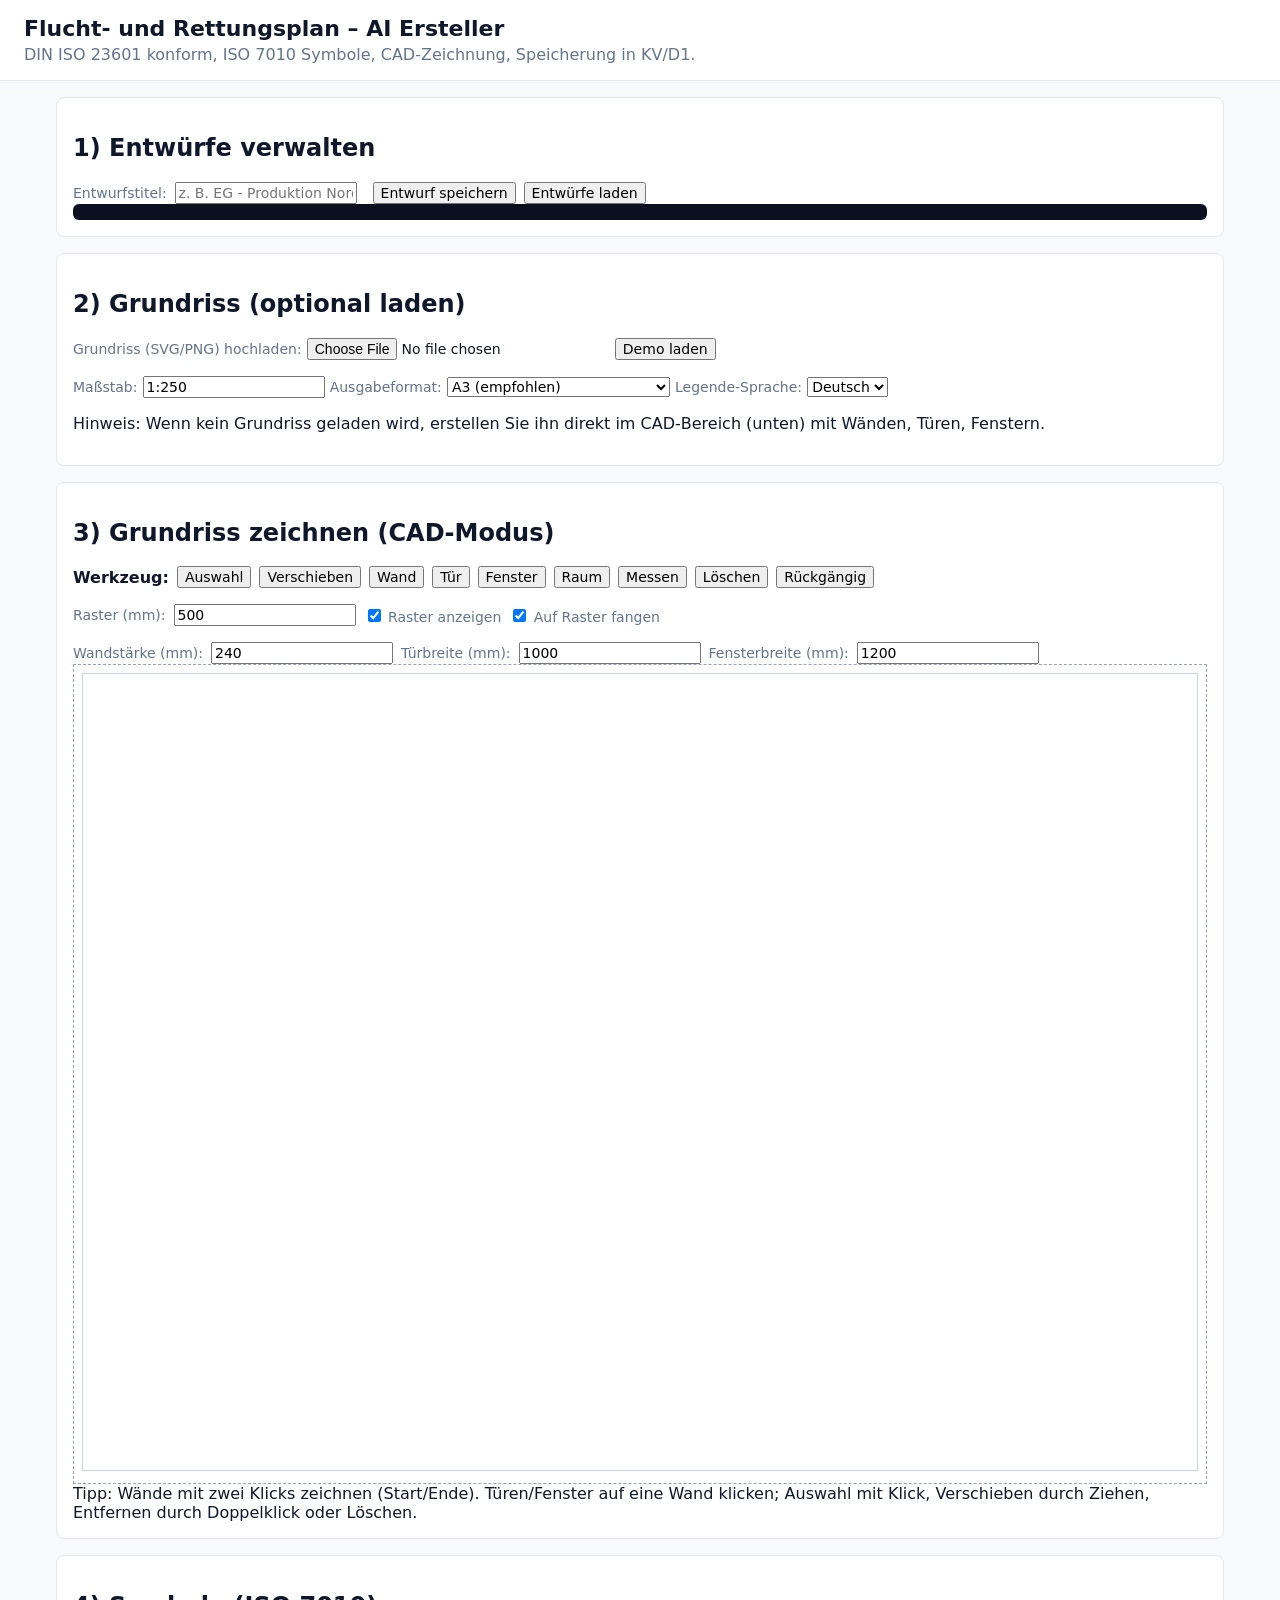
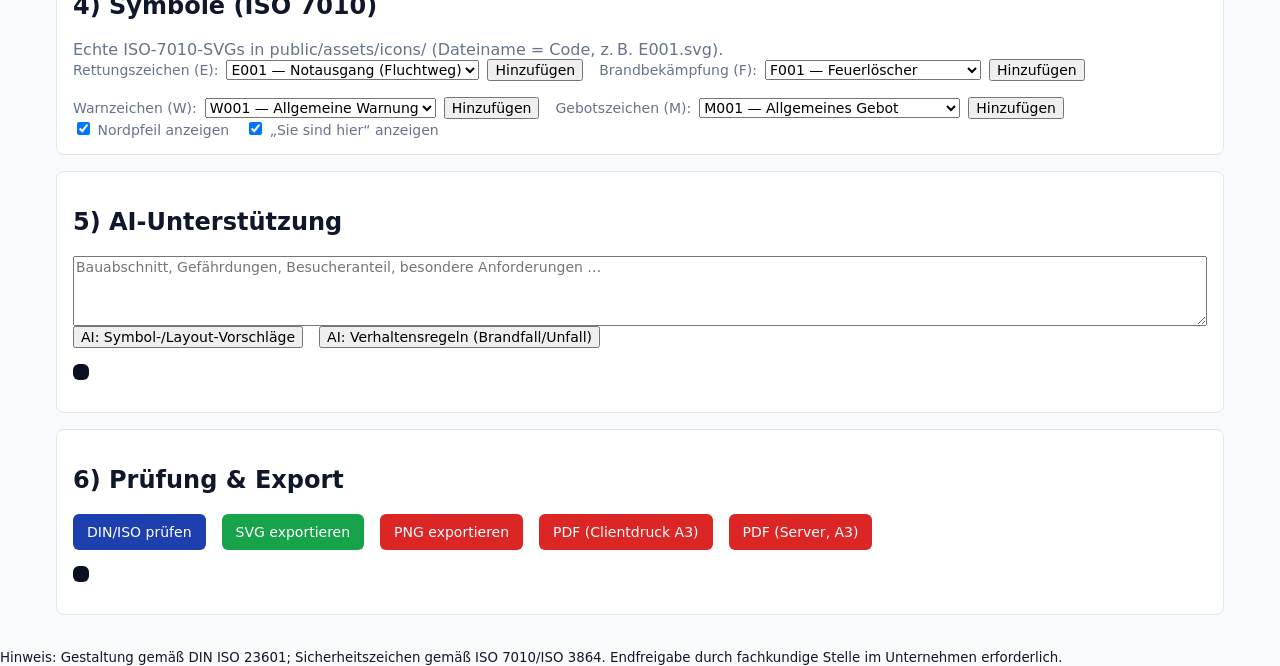
==== public/index.html @ 399a83ea "Update index.html" ====
<!doctype html>
<html lang="de">
<head>
  <meta charset="utf-8" />
  <title>Flucht- und Rettungsplan – AI Ersteller (DIN ISO 23601, ISO 7010)</title>
  <meta name="viewport" content="width=device-width, initial-scale=1" />
  <meta name="description" content="Browserbasierter Flucht- und Rettungsplan-Ersteller mit CAD-Zeichenbereich, ISO 7010-Symbolen, AI-Unterstützung und Entwurfsverwaltung (KV/D1).">
  <!-- Optional: Turnstile (nur für serverseitige Endpunkte erforderlich) -->
  <!-- <script src="https://challenges.cloudflare.com/turnstile/v0/api.js" async defer></script> -->
  <link rel="stylesheet" href="./style.css" />
</head>
<body>
  <header>
    <h1>Flucht- und Rettungsplan – AI Ersteller</h1>
    <p class="subtitle">DIN ISO 23601 konform, ISO 7010 Symbole, CAD‑Zeichnung, Speicherung in KV/D1.</p>
  </header>

  <main>
    <!-- 1) Entwürfe -->
    <section class="panel">
      <h2>1) Entwürfe verwalten</h2>
      <div class="row">
        <div class="tool">
          <label for="draftTitle">Entwurfstitel:</label>
          <input id="draftTitle" type="text" placeholder="z. B. EG - Produktion Nord" />
        </div>
        <div class="tool">
          <button id="saveDraftBtn">Entwurf speichern</button>
          <button id="listDraftsBtn">Entwürfe laden</button>
        </div>
      </div>
      <div id="draftsList" class="code" aria-live="polite"></div>
    </section>

    <!-- 2) Grundriss: Datei laden (opsiyonel) -->
    <section class="panel">
      <h2>2) Grundriss (optional laden)</h2>
      <div class="row">
        <div>
          <label for="floorUpload">Grundriss (SVG/PNG) hochladen:</label>
          <input id="floorUpload" type="file" accept=".svg,.png,.jpg,.jpeg" />
          <button id="loadSample">Demo laden</button>
        </div>
        <div>
          <label for="scaleInput">Maßstab:</label>
          <input id="scaleInput" type="text" value="1:250" />
          <label for="planSize">Ausgabeformat:</label>
          <select id="planSize">
            <option value="A3">A3 (empfohlen)</option>
            <option value="A4">A4 (nur Einzelraum zulässig)</option>
          </select>
          <label for="legendLang">Legende‑Sprache:</label>
          <select id="legendLang">
            <option value="de">Deutsch</option>
            <option value="en">Englisch</option>
          </select>
        </div>
      </div>
      <p class="hint">Hinweis: Wenn kein Grundriss geladen wird, erstellen Sie ihn direkt im CAD‑Bereich (unten) mit Wänden, Türen, Fenstern.</p>
    </section>

    <!-- 3) CAD‑Zeichenbereich -->
    <section class="panel">
      <h2>3) Grundriss zeichnen (CAD‑Modus)</h2>

      <div class="row toolbar">
        <div class="tool">
          <strong>Werkzeug:</strong>
          <button class="toolbtn" data-tool="select" title="Auswählen (V)">Auswahl</button>
          <button class="toolbtn" data-tool="pan" title="Verschieben (Halten+Ziehen)">Verschieben</button>
          <button class="toolbtn" data-tool="wall" title="Wand (W)">Wand</button>
          <button class="toolbtn" data-tool="door" title="Tür (T)">Tür</button>
          <button class="toolbtn" data-tool="window" title="Fenster (F)">Fenster</button>
          <button class="toolbtn" data-tool="rect" title="Raum Rechteck (R)">Raum</button>
          <button class="toolbtn" data-tool="measure" title="Messen (M)">Messen</button>
          <button class="toolbtn danger" data-tool="erase" title="Löschen (Entf)">Löschen</button>
          <button id="undoBtn" title="Rückgängig (Strg+Z)">Rückgängig</button>
        </div>

        <div class="tool">
          <label for="gridSizeMm">Raster (mm):</label>
          <input id="gridSizeMm" type="number" min="50" value="500" step="50" />
          <label><input type="checkbox" id="gridToggle" checked /> Raster anzeigen</label>
          <label><input type="checkbox" id="snapToggle" checked /> Auf Raster fangen</label>
        </div>

        <div class="tool">
          <label for="wallThkMm">Wandstärke (mm):</label>
          <input id="wallThkMm" type="number" min="50" value="240" step="10" />
          <label for="doorWidthMm">Türbreite (mm):</label>
          <input id="doorWidthMm" type="number" min="600" value="1000" step="50" />
          <label for="winWidthMm">Fensterbreite (mm):</label>
          <input id="winWidthMm" type="number" min="600" value="1200" step="50" />
        </div>
      </div>

      <div id="canvasWrapper">
        <svg id="planCanvas" viewBox="0 0 1400 1000" xmlns="http://www.w3.org/2000/svg" role="img" aria-label="Plan">
          <rect x="0" y="0" width="1400" height="1000" fill="#ffffff" />
          <g id="floorGroup"></g>
          <g id="drawGrid"></g>
          <g id="drawGroup"></g>
          <g id="symbolsGroup"></g>
          <g id="northGroup"></g>
          <g id="youAreHereGroup"></g>
          <g id="legendGroup"></g>
        </svg>
      </div>
      <div class="hint">Tipp: Wände mit zwei Klicks zeichnen (Start/Ende). Türen/Fenster auf eine Wand klicken; Auswahl mit Klick, Verschieben durch Ziehen, Entfernen durch Doppelklick oder Löschen.</div>
    </section>

    <!-- 4) ISO 7010 Symbole -->
    <section class="panel">
      <h2>4) Symbole (ISO 7010)</h2>
      <p class="subtitle">Echte ISO‑7010‑SVGs in <code>public/assets/icons/</code> (Dateiname = Code, z. B. <code>E001.svg</code>).</p>
      <div class="row">
        <div class="tool">
          <label>Rettungszeichen (E):</label>
          <select id="rescueSignSelect"></select>
          <button id="addRescueSign">Hinzufügen</button>
        </div>
        <div class="tool">
          <label>Brandbekämpfung (F):</label>
          <select id="fireSignSelect"></select>
          <button id="addFireSign">Hinzufügen</button>
        </div>
        <div class="tool">
          <label>Warnzeichen (W):</label>
          <select id="warnSignSelect"></select>
          <button id="addWarnSign">Hinzufügen</button>
        </div>
        <div class="tool">
          <label>Gebotszeichen (M):</label>
          <select id="mandSignSelect"></select>
          <button id="addMandSign">Hinzufügen</button>
        </div>
      </div>
      <div class="row">
        <label><input type="checkbox" id="showNorth" checked /> Nordpfeil anzeigen</label>
        <label><input type="checkbox" id="showYouAreHere" checked /> „Sie sind hier“ anzeigen</label>
      </div>
    </section>

    <!-- 5) AI -->
    <section class="panel">
      <h2>5) AI‑Unterstützung</h2>
      <div class="row">
        <textarea id="siteContext" rows="4" placeholder="Bauabschnitt, Gefährdungen, Besucheranteil, besondere Anforderungen …"></textarea>
      </div>
      <div class="row">
        <button id="aiSuggestBtn">AI: Symbol‑/Layout‑Vorschläge</button>
        <button id="aiTextsBtn">AI: Verhaltensregeln (Brandfall/Unfall)</button>
      </div>
      <div class="row">
        <pre id="aiOutput" class="code"></pre>
      </div>
    </section>

    <!-- 6) Prüfung & Export -->
    <section class="panel">
      <h2>6) Prüfung & Export</h2>
      <div class="row export">
        <button id="validateBtn">DIN/ISO prüfen</button>
        <button id="exportSVG">SVG exportieren</button>
        <button id="exportPNG">PNG exportieren</button>
        <button id="exportPDF">PDF (Clientdruck A3)</button>
        <button id="exportPDFServer">PDF (Server, A3)</button>
      </div>
      <div class="row">
        <pre id="validationOutput" class="code"></pre>
      </div>
    </section>
  </main>

  <footer>
    <small>
      Hinweis: Gestaltung gemäß DIN ISO 23601; Sicherheitszeichen gemäß ISO 7010/ISO 3864. 
      Endfreigabe durch fachkundige Stelle im Unternehmen erforderlich.
    </small>
  </footer>

  <script src="./app.js"></script>
</body>
</html>
---- public/style.css ----
:root {
  --blue: #1e40af; --green: #16a34a; --red: #dc2626; --yellow: #f59e0b;
  --bg: #f8fafc; --text: #0f172a; --muted: #64748b;
}
* { box-sizing: border-box; font-family: system-ui, -apple-system, Segoe UI, Roboto, sans-serif; }
body { margin: 0; background: var(--bg); color: var(--text); }
header { padding: 16px 24px; background: white; border-bottom: 1px solid #e2e8f0; }
h1 { margin: 0 0 4px 0; font-size: 22px; }
.subtitle { margin: 0; color: var(--muted); }
main { padding: 16px; max-width: 1200px; margin: 0 auto; }
.panel { background: white; padding: 16px; border: 1px solid #e2e8f0; border-radius: 8px; margin-bottom: 16px; }
.row { display: flex; gap: 16px; flex-wrap: wrap; align-items: center; }
.tool { display: flex; gap: 8px; align-items: center; }
#canvasWrapper { width: 100%; border: 1px dashed #94a3b8; background: #fff; padding: 8px; }
#planCanvas { width: 100%; height: auto; border: 1px solid #cbd5e1; }
.code { background: #0b1020; color: #c0d0ff; padding: 8px; border-radius: 6px; max-height: 300px; overflow: auto; }
.export button { background: var(--blue); color: white; padding: 10px 14px; border: 0; border-radius: 6px; cursor: pointer; }
.export button + button { background: var(--green); }
.export button + button + button { background: var(--red); }
label { font-size: 14px; color: var(--muted); }
select, input, textarea, button { font-size: 14px; }
textarea { min-width: 320px; flex: 1; }
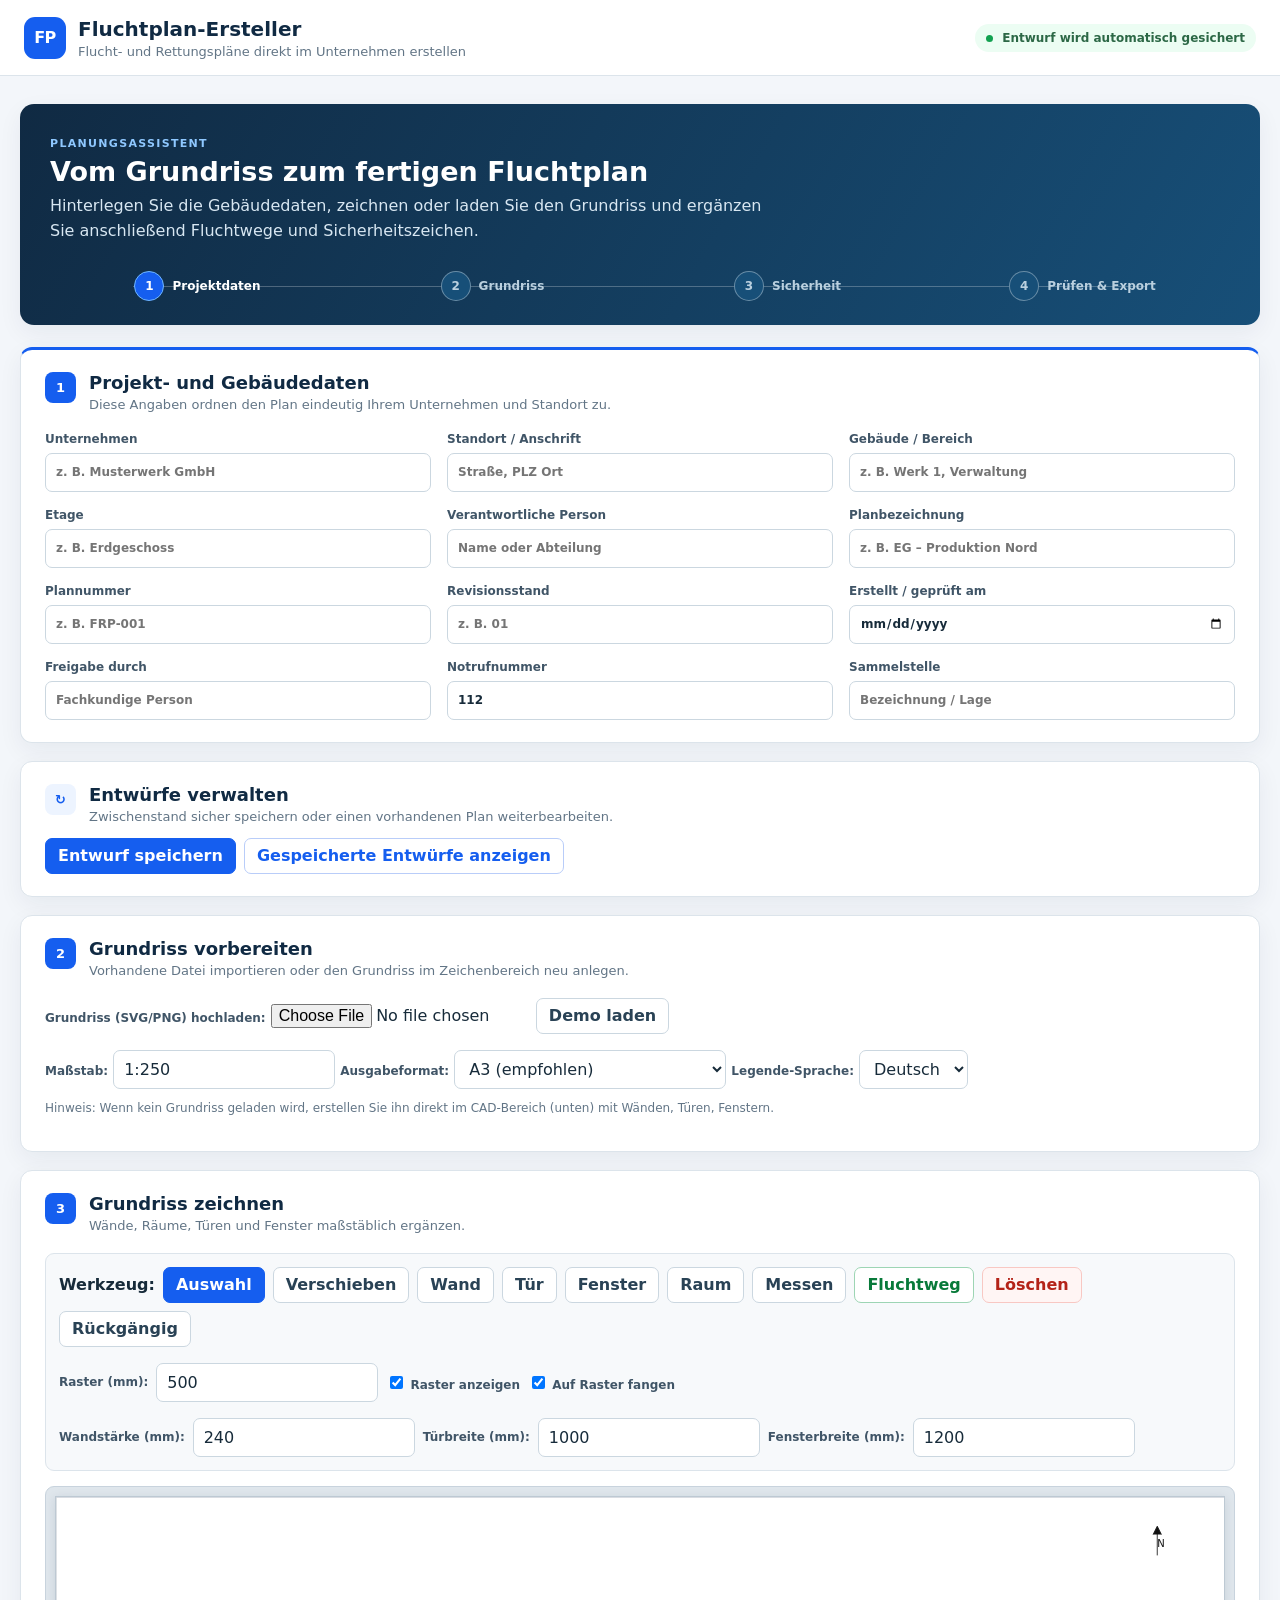
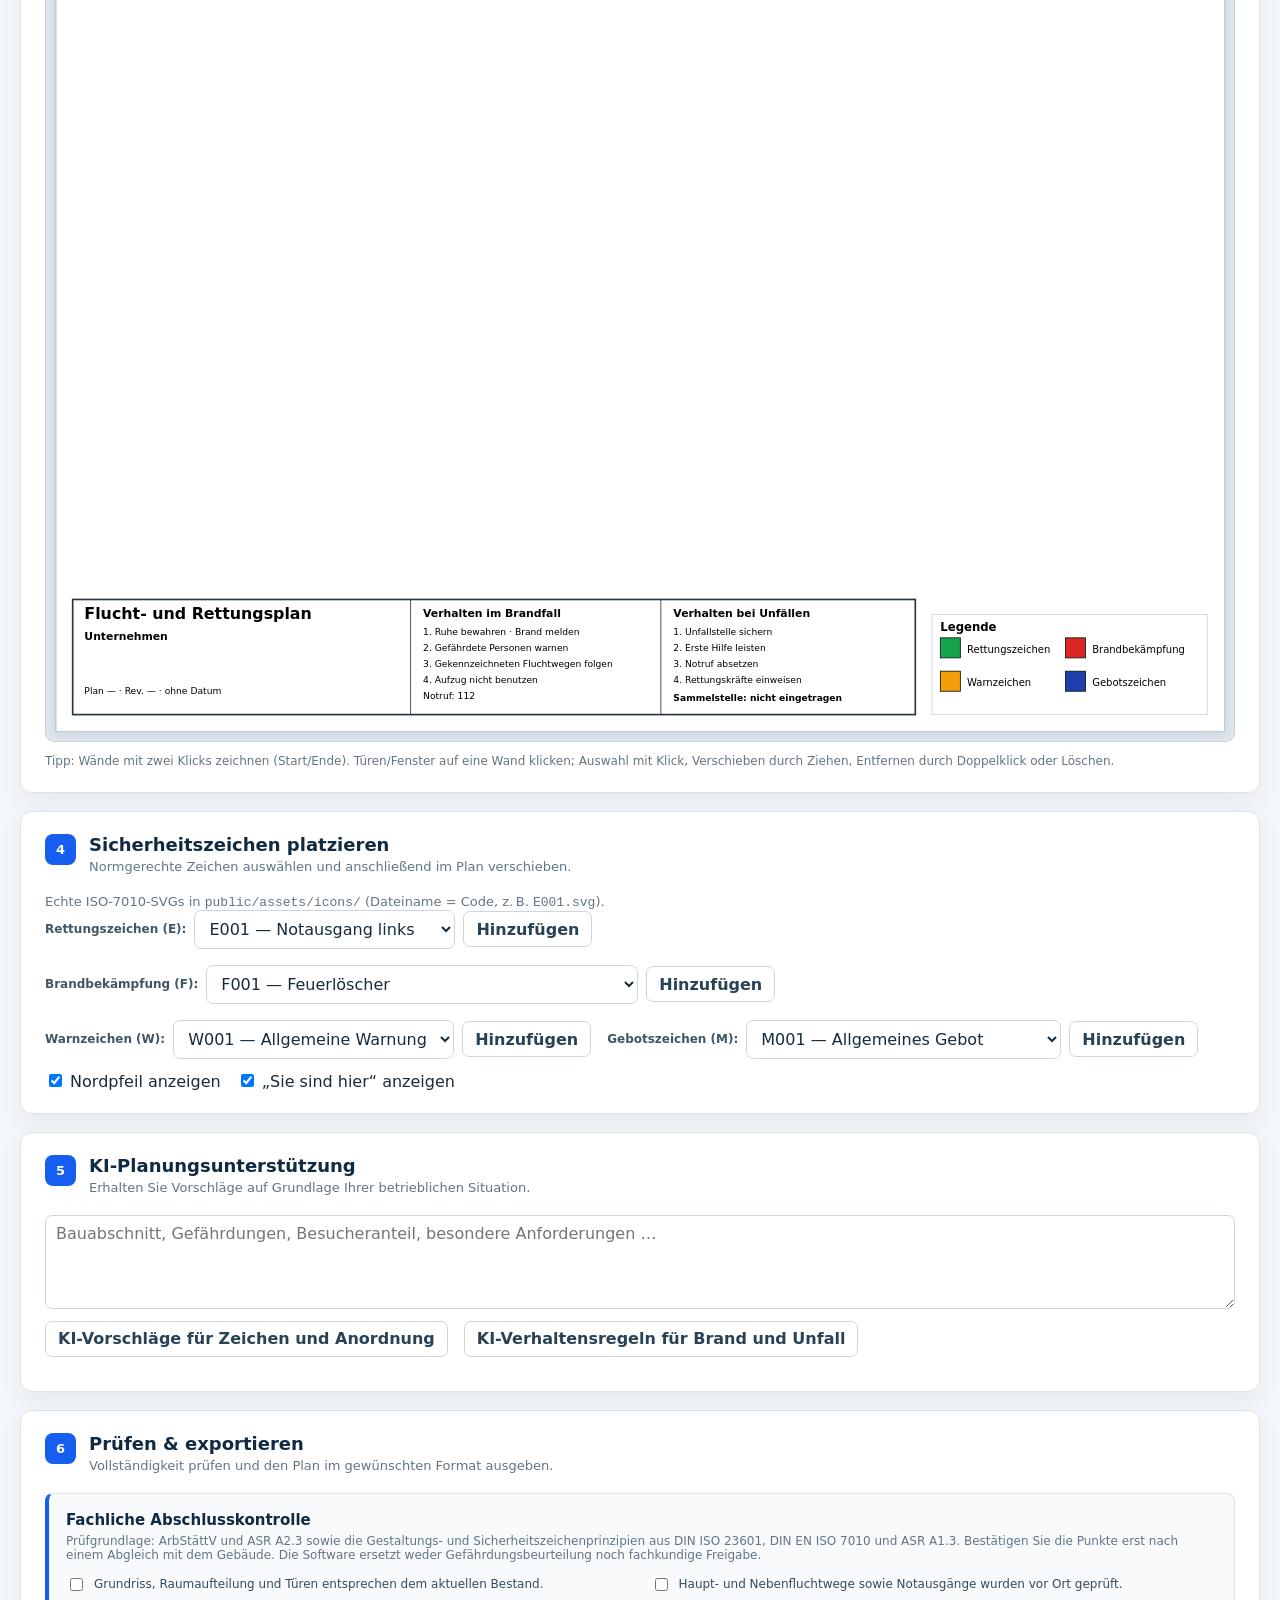
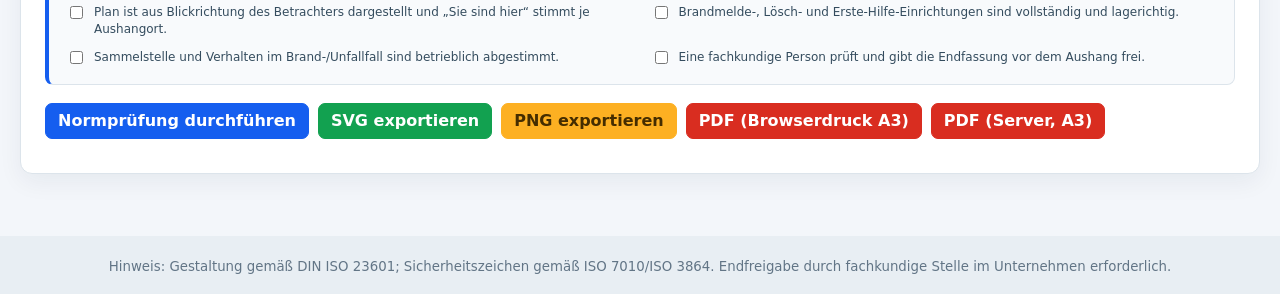
==== commit 2b640968: "Deploy the application correctly on GitHub Pages" ====
--- a/public/index.html
+++ b/public/index.html
@@ -3,39 +3,77 @@
 <html lang="de">
 <head>
   <meta charset="utf-8" />
-  <title>Flucht- und Rettungsplan – AI Ersteller (DIN ISO 23601, ISO 7010)</title>
+  <title>Flucht- und Rettungsplan – KI-Ersteller (DIN ISO 23601, ISO 7010)</title>
   <meta name="viewport" content="width=device-width, initial-scale=1" />
-  <meta name="description" content="Browserbasierter Flucht- und Rettungsplan-Ersteller mit CAD-Zeichenbereich, ISO 7010-Symbolen, AI-Unterstützung und Entwurfsverwaltung (KV/D1).">
+  <meta name="description" content="Browserbasierter Flucht- und Rettungsplan-Ersteller mit CAD-Zeichenbereich, ISO-7010-Symbolen, KI-Unterstützung und Entwurfsverwaltung.">
   <!-- Optional: Turnstile (nur für serverseitige Endpunkte erforderlich) -->
   <!-- <script src="https://challenges.cloudflare.com/turnstile/v0/api.js" async defer></script> -->
   <link rel="stylesheet" href="./style.css" />
 </head>
 <body>
-  <header>
-    <h1>Flucht- und Rettungsplan – AI Ersteller</h1>
-    <p class="subtitle">DIN ISO 23601 konform, ISO 7010 Symbole, CAD‑Zeichnung, Speicherung in KV/D1.</p>
+  <header class="app-header">
+    <div class="brand-mark" aria-hidden="true">FP</div>
+    <div>
+      <h1>Fluchtplan-Ersteller</h1>
+      <p class="subtitle">Flucht- und Rettungspläne direkt im Unternehmen erstellen</p>
+    </div>
+    <div class="header-status"><span></span> Entwurf wird automatisch gesichert</div>
   </header>
 
   <main>
+    <section class="welcome">
+      <div>
+        <span class="eyebrow">Planungsassistent</span>
+        <h2>Vom Grundriss zum fertigen Fluchtplan</h2>
+        <p>Hinterlegen Sie die Gebäudedaten, zeichnen oder laden Sie den Grundriss und ergänzen Sie anschließend Fluchtwege und Sicherheitszeichen.</p>
+      </div>
+      <ol class="workflow" aria-label="Arbeitsschritte">
+        <li class="active"><span>1</span> Projektdaten</li>
+        <li><span>2</span> Grundriss</li>
+        <li><span>3</span> Sicherheit</li>
+        <li><span>4</span> Prüfen &amp; Export</li>
+      </ol>
+    </section>
+
+    <section class="panel project-panel">
+      <div class="section-heading">
+        <span class="step-number">1</span>
+        <div><h2>Projekt- und Gebäudedaten</h2><p>Diese Angaben ordnen den Plan eindeutig Ihrem Unternehmen und Standort zu.</p></div>
+      </div>
+      <div class="form-grid">
+        <label>Unternehmen <input id="companyName" type="text" placeholder="z. B. Musterwerk GmbH" autocomplete="organization"></label>
+        <label>Standort / Anschrift <input id="siteAddress" type="text" placeholder="Straße, PLZ Ort" autocomplete="street-address"></label>
+        <label>Gebäude / Bereich <input id="buildingName" type="text" placeholder="z. B. Werk 1, Verwaltung"></label>
+        <label>Etage <input id="floorName" type="text" placeholder="z. B. Erdgeschoss"></label>
+        <label>Verantwortliche Person <input id="responsibleName" type="text" placeholder="Name oder Abteilung"></label>
+        <label>Planbezeichnung <input id="draftTitle" type="text" placeholder="z. B. EG – Produktion Nord"></label>
+        <label>Plannummer <input id="planNumber" type="text" placeholder="z. B. FRP-001"></label>
+        <label>Revisionsstand <input id="revision" type="text" placeholder="z. B. 01"></label>
+        <label>Erstellt / geprüft am <input id="issueDate" type="date"></label>
+        <label>Freigabe durch <input id="approvedBy" type="text" placeholder="Fachkundige Person"></label>
+        <label>Notrufnummer <input id="emergencyNumber" type="text" inputmode="tel" value="112"></label>
+        <label>Sammelstelle <input id="assemblyPoint" type="text" placeholder="Bezeichnung / Lage"></label>
+      </div>
+    </section>
+
     <!-- 1) Entwürfe -->
     <section class="panel">
-      <h2>1) Entwürfe verwalten</h2>
-      <div class="row">
-        <div class="tool">
-          <label for="draftTitle">Entwurfstitel:</label>
-          <input id="draftTitle" type="text" placeholder="z. B. EG - Produktion Nord" />
-        </div>
-        <div class="tool">
-          <button id="saveDraftBtn">Entwurf speichern</button>
-          <button id="listDraftsBtn">Entwürfe laden</button>
-        </div>
-      </div>
-      <div id="draftsList" class="code" aria-live="polite"></div>
-    </section>
-
-    <!-- 2) Grundriss: Datei laden (opsiyonel) -->
-    <section class="panel">
-      <h2>2) Grundriss (optional laden)</h2>
+      <div class="section-heading compact">
+        <span class="step-number secondary">↻</span>
+        <div><h2>Entwürfe verwalten</h2><p>Zwischenstand sicher speichern oder einen vorhandenen Plan weiterbearbeiten.</p></div>
+      </div>
+      <div class="row">
+        <div class="tool">
+          <button id="saveDraftBtn" class="primary">Entwurf speichern</button>
+          <button id="listDraftsBtn" class="secondary-button">Gespeicherte Entwürfe anzeigen</button>
+        </div>
+      </div>
+      <div id="draftsList" class="draft-list" aria-live="polite"></div>
+    </section>
+
+    <!-- 2) Grundriss: Datei laden (optional) -->
+    <section class="panel">
+      <div class="section-heading"><span class="step-number">2</span><div><h2>Grundriss vorbereiten</h2><p>Vorhandene Datei importieren oder den Grundriss im Zeichenbereich neu anlegen.</p></div></div>
       <div class="row">
         <div>
           <label for="floorUpload">Grundriss (SVG/PNG) hochladen:</label>
@@ -62,7 +100,7 @@
 
     <!-- 3) CAD‑Zeichenbereich -->
     <section class="panel">
-      <h2>3) Grundriss zeichnen (CAD‑Modus)</h2>
+      <div class="section-heading"><span class="step-number">3</span><div><h2>Grundriss zeichnen</h2><p>Wände, Räume, Türen und Fenster maßstäblich ergänzen.</p></div></div>
 
       <div class="row toolbar">
         <div class="tool">
@@ -74,6 +112,7 @@
           <button class="toolbtn" data-tool="window" title="Fenster (F)">Fenster</button>
           <button class="toolbtn" data-tool="rect" title="Raum Rechteck (R)">Raum</button>
           <button class="toolbtn" data-tool="measure" title="Messen (M)">Messen</button>
+          <button class="toolbtn escape-tool" data-tool="escape" title="Fluchtweg (G)">Fluchtweg</button>
           <button class="toolbtn danger" data-tool="erase" title="Löschen (Entf)">Löschen</button>
           <button id="undoBtn" title="Rückgängig (Strg+Z)">Rückgängig</button>
         </div>
@@ -97,6 +136,7 @@
 
       <div id="canvasWrapper">
         <svg id="planCanvas" viewBox="0 0 1400 1000" xmlns="http://www.w3.org/2000/svg" role="img" aria-label="Plan">
+          <defs><marker id="escape-arrow" markerWidth="12" markerHeight="12" refX="10" refY="6" orient="auto" markerUnits="strokeWidth"><path d="M1,1 L11,6 L1,11 Z" fill="#009640" /></marker></defs>
           <rect x="0" y="0" width="1400" height="1000" fill="#ffffff" />
           <g id="floorGroup"></g>
           <g id="drawGrid"></g>
@@ -105,6 +145,7 @@
           <g id="northGroup"></g>
           <g id="youAreHereGroup"></g>
           <g id="legendGroup"></g>
+          <g id="planInfoGroup"></g>
         </svg>
       </div>
       <div class="hint">Tipp: Wände mit zwei Klicks zeichnen (Start/Ende). Türen/Fenster auf eine Wand klicken; Auswahl mit Klick, Verschieben durch Ziehen, Entfernen durch Doppelklick oder Löschen.</div>
@@ -112,7 +153,7 @@
 
     <!-- 4) ISO 7010 Symbole -->
     <section class="panel">
-      <h2>4) Symbole (ISO 7010)</h2>
+      <div class="section-heading"><span class="step-number">4</span><div><h2>Sicherheitszeichen platzieren</h2><p>Normgerechte Zeichen auswählen und anschließend im Plan verschieben.</p></div></div>
       <p class="subtitle">Echte ISO‑7010‑SVGs in <code>public/assets/icons/</code> (Dateiname = Code, z. B. <code>E001.svg</code>).</p>
       <div class="row">
         <div class="tool">
@@ -142,15 +183,15 @@
       </div>
     </section>
 
-    <!-- 5) AI -->
-    <section class="panel">
-      <h2>5) AI‑Unterstützung</h2>
+    <!-- 5) KI-Unterstützung -->
+    <section class="panel">
+      <div class="section-heading"><span class="step-number">5</span><div><h2>KI-Planungsunterstützung</h2><p>Erhalten Sie Vorschläge auf Grundlage Ihrer betrieblichen Situation.</p></div></div>
       <div class="row">
         <textarea id="siteContext" rows="4" placeholder="Bauabschnitt, Gefährdungen, Besucheranteil, besondere Anforderungen …"></textarea>
       </div>
       <div class="row">
-        <button id="aiSuggestBtn">AI: Symbol‑/Layout‑Vorschläge</button>
-        <button id="aiTextsBtn">AI: Verhaltensregeln (Brandfall/Unfall)</button>
+        <button id="aiSuggestBtn">KI-Vorschläge für Zeichen und Anordnung</button>
+        <button id="aiTextsBtn">KI-Verhaltensregeln für Brand und Unfall</button>
       </div>
       <div class="row">
         <pre id="aiOutput" class="code"></pre>
@@ -159,16 +200,28 @@
 
     <!-- 6) Prüfung & Export -->
     <section class="panel">
-      <h2>6) Prüfung & Export</h2>
+      <div class="section-heading"><span class="step-number">6</span><div><h2>Prüfen &amp; exportieren</h2><p>Vollständigkeit prüfen und den Plan im gewünschten Format ausgeben.</p></div></div>
+      <div class="compliance-box">
+        <h3>Fachliche Abschlusskontrolle</h3>
+        <p>Prüfgrundlage: ArbStättV und ASR A2.3 sowie die Gestaltungs- und Sicherheitszeichenprinzipien aus DIN ISO 23601, DIN EN ISO 7010 und ASR A1.3. Bestätigen Sie die Punkte erst nach einem Abgleich mit dem Gebäude. Die Software ersetzt weder Gefährdungsbeurteilung noch fachkundige Freigabe.</p>
+        <div class="check-grid">
+          <label><input type="checkbox" class="compliance-check" id="checkCurrentFloorplan"> Grundriss, Raumaufteilung und Türen entsprechen dem aktuellen Bestand.</label>
+          <label><input type="checkbox" class="compliance-check" id="checkEscapeRoutes"> Haupt- und Nebenfluchtwege sowie Notausgänge wurden vor Ort geprüft.</label>
+          <label><input type="checkbox" class="compliance-check" id="checkOrientation"> Plan ist aus Blickrichtung des Betrachters dargestellt und „Sie sind hier“ stimmt je Aushangort.</label>
+          <label><input type="checkbox" class="compliance-check" id="checkSafetyEquipment"> Brandmelde-, Lösch- und Erste-Hilfe-Einrichtungen sind vollständig und lagerichtig.</label>
+          <label><input type="checkbox" class="compliance-check" id="checkAssemblyPoint"> Sammelstelle und Verhalten im Brand-/Unfallfall sind betrieblich abgestimmt.</label>
+          <label><input type="checkbox" class="compliance-check" id="checkExpertReview"> Eine fachkundige Person prüft und gibt die Endfassung vor dem Aushang frei.</label>
+        </div>
+      </div>
       <div class="row export">
-        <button id="validateBtn">DIN/ISO prüfen</button>
+        <button id="validateBtn">Normprüfung durchführen</button>
         <button id="exportSVG">SVG exportieren</button>
         <button id="exportPNG">PNG exportieren</button>
-        <button id="exportPDF">PDF (Clientdruck A3)</button>
+        <button id="exportPDF">PDF (Browserdruck A3)</button>
         <button id="exportPDFServer">PDF (Server, A3)</button>
       </div>
       <div class="row">
-        <pre id="validationOutput" class="code"></pre>
+        <div id="validationOutput" class="validation-results" aria-live="polite"></div>
       </div>
     </section>
   </main>
--- a/public/style.css
+++ b/public/style.css
@@ -1,23 +1,136 @@
+:root {
+  --navy: #102a43;
+  --blue: #155eef;
+  --blue-dark: #0b4ad1;
+  --green: #12a150;
+  --red: #d92d20;
+  --yellow: #fdb022;
+  --bg: #f3f6fa;
+  --surface: #fff;
+  --text: #172b3a;
+  --muted: #627586;
+  --line: #dce4eb;
+  --soft-blue: #edf4ff;
+  --shadow: 0 8px 24px rgba(16, 42, 67, .06);
+}
 
-:root {
-  --blue: #1e40af; --green: #16a34a; --red: #dc2626; --yellow: #f59e0b;
-  --bg: #f8fafc; --text: #0f172a; --muted: #64748b;
+* { box-sizing: border-box; }
+body { margin: 0; background: var(--bg); color: var(--text); font-family: Inter, ui-sans-serif, system-ui, -apple-system, "Segoe UI", sans-serif; }
+button, input, select, textarea { font: inherit; }
+button { cursor: pointer; }
+
+.app-header { display: flex; align-items: center; gap: 12px; min-height: 76px; padding: 14px max(24px, calc((100vw - 1240px) / 2)); background: var(--surface); border-bottom: 1px solid var(--line); }
+.brand-mark { display: grid; place-items: center; width: 42px; height: 42px; border-radius: 11px; color: #fff; background: var(--blue); font-weight: 800; letter-spacing: -.5px; }
+h1 { margin: 0; color: var(--navy); font-size: 20px; line-height: 1.2; }
+.subtitle { margin: 3px 0 0; color: var(--muted); font-size: 13px; }
+.header-status { margin-left: auto; padding: 7px 11px; border-radius: 999px; color: #2c6846; background: #ecfdf3; font-size: 12px; font-weight: 600; }
+.header-status span { display: inline-block; width: 7px; height: 7px; margin-right: 5px; border-radius: 50%; background: var(--green); }
+
+main { width: min(1240px, calc(100% - 32px)); margin: 0 auto; padding: 28px 0 44px; }
+.welcome { margin-bottom: 22px; padding: 28px 30px 24px; color: #fff; background: linear-gradient(120deg, #102a43, #174f78); border-radius: 14px; box-shadow: var(--shadow); }
+.welcome > div { max-width: 720px; }
+.welcome h2 { margin: 5px 0 7px; color: #fff; font-size: 27px; }
+.welcome p { margin: 0; color: #d8e7f2; line-height: 1.55; }
+.eyebrow { color: #8fc8ff; font-size: 11px; font-weight: 800; letter-spacing: .12em; text-transform: uppercase; }
+.workflow { display: grid; grid-template-columns: repeat(4, 1fr); position: relative; margin: 27px 0 0; padding: 0; list-style: none; }
+.workflow::before { content: ""; position: absolute; top: 15px; left: 7%; right: 7%; height: 1px; background: rgba(255,255,255,.25); }
+.workflow li { z-index: 1; display: flex; align-items: center; justify-content: center; gap: 8px; color: #bad0df; font-size: 12px; font-weight: 600; }
+.workflow span { display: grid; place-items: center; width: 30px; height: 30px; border: 1px solid rgba(255,255,255,.35); border-radius: 50%; background: #174f78; }
+.workflow .active { color: #fff; }
+.workflow .active span { border-color: #70b7ff; background: var(--blue); }
+
+.panel { margin-bottom: 18px; padding: 22px 24px; background: var(--surface); border: 1px solid var(--line); border-radius: 12px; box-shadow: var(--shadow); }
+.project-panel { border-top: 3px solid var(--blue); }
+.section-heading { display: flex; align-items: flex-start; gap: 13px; margin-bottom: 20px; }
+.section-heading.compact { margin-bottom: 14px; }
+.section-heading h2 { margin: 0; color: var(--navy); font-size: 18px; }
+.section-heading p { margin: 4px 0 0; color: var(--muted); font-size: 13px; }
+.step-number { flex: 0 0 auto; display: grid; place-items: center; width: 31px; height: 31px; border-radius: 8px; color: #fff; background: var(--blue); font-size: 13px; font-weight: 800; }
+.step-number.secondary { color: var(--blue); background: var(--soft-blue); }
+
+.form-grid { display: grid; grid-template-columns: repeat(3, 1fr); gap: 16px; }
+.form-grid label { display: grid; gap: 7px; color: #405567; font-size: 12px; font-weight: 700; }
+input[type="text"], input[type="number"], input[type="date"], select, textarea { min-height: 39px; padding: 8px 10px; color: var(--text); background: #fff; border: 1px solid #cbd7e0; border-radius: 7px; outline: none; }
+input:focus, select:focus, textarea:focus { border-color: var(--blue); box-shadow: 0 0 0 3px rgba(21,94,239,.11); }
+textarea { width: 100%; resize: vertical; }
+input[type="file"] { max-width: 260px; }
+
+.row { display: flex; gap: 16px; flex-wrap: wrap; align-items: center; }
+.row + .row { margin-top: 12px; }
+.toolbar { align-items: flex-end; padding: 13px; background: #f7f9fb; border: 1px solid var(--line); border-radius: 9px; }
+.tool { display: flex; gap: 8px; flex-wrap: wrap; align-items: center; }
+.tool label, .row > div > label { color: #405567; font-size: 12px; font-weight: 650; }
+button { min-height: 36px; padding: 7px 12px; color: #294255; background: #fff; border: 1px solid #cbd7e0; border-radius: 7px; font-weight: 650; transition: .15s ease; }
+button:hover { border-color: #9db1c1; background: #f8fafc; transform: translateY(-1px); }
+button.primary, .export button { color: #fff; background: var(--blue); border-color: var(--blue); }
+button.primary:hover, .export button:hover { background: var(--blue-dark); border-color: var(--blue-dark); }
+.secondary-button { color: var(--blue); border-color: #b9cdf9; }
+.hint { margin-top: 10px; color: var(--muted); font-size: 12px; line-height: 1.5; }
+
+#canvasWrapper { width: 100%; margin-top: 15px; padding: 9px; overflow: hidden; background: #dfe6ec; border: 1px solid #c8d3dd; border-radius: 9px; }
+#planCanvas { display: block; width: 100%; height: auto; background: #fff; border: 1px solid #bdc9d3; box-shadow: 0 2px 10px rgba(16,42,67,.1); touch-action: none; }
+.code { width: 100%; max-height: 300px; margin: 0; padding: 12px; overflow: auto; color: #c9ddff; background: #0b1725; border-radius: 7px; font-size: 12px; }
+.code:empty { display: none; }
+.draft-list { display: grid; gap: 8px; margin-top: 14px; }
+.draft-list:empty { display: none; }
+.draft-card { display: flex; align-items: center; justify-content: space-between; gap: 15px; padding: 11px 13px; background: #f8fafc; border: 1px solid var(--line); border-radius: 8px; }
+.draft-card strong { display: block; font-size: 13px; }
+.draft-card small { color: var(--muted); }
+.draft-message { padding: 10px 12px; color: var(--muted); background: #f8fafc; border-radius: 7px; font-size: 13px; }
+.export { gap: 9px; }
+.export button + button { background: var(--green); border-color: var(--green); }
+.export button + button + button { color: #452d00; background: var(--yellow); border-color: var(--yellow); }
+.export button + button + button + button { color: #fff; background: var(--red); border-color: var(--red); }
+
+.toolbtn.active { color: #fff; background: var(--blue); border-color: var(--blue); }
+.toolbtn.danger { color: #b42318; background: #fff5f4; border-color: #f8c8c3; }
+.toolbtn.escape-tool { color: #087a3a; border-color: #9dd5b4; }
+.compliance-box { margin-bottom: 18px; padding: 17px; background: #f8fafc; border: 1px solid var(--line); border-left: 4px solid var(--blue); border-radius: 8px; }
+.compliance-box h3 { margin: 0 0 5px; color: var(--navy); font-size: 15px; }
+.compliance-box > p { margin: 0 0 14px; color: var(--muted); font-size: 12px; }
+.check-grid { display: grid; grid-template-columns: repeat(2, 1fr); gap: 10px 18px; }
+.check-grid label { display: flex; align-items: flex-start; gap: 8px; color: #344c5e; font-size: 12px; line-height: 1.45; }
+.check-grid input { margin-top: 2px; accent-color: var(--blue); }
+.validation-results { width: 100%; }
+.validation-results:empty { display: none; }
+.validation-summary { display: grid; gap: 4px; padding: 13px 15px; border-radius: 8px; }
+.validation-summary.attention { color: #7a2e0e; background: #fff4ed; border: 1px solid #ffd6bd; }
+.validation-summary.passed { color: #17633a; background: #ecfdf3; border: 1px solid #abe8c5; }
+.validation-summary span { font-size: 12px; line-height: 1.45; }
+.validation-results ul { display: grid; gap: 6px; margin: 10px 0 0; padding: 0; list-style: none; }
+.validation-results li { padding: 8px 11px; border-radius: 6px; font-size: 12px; }
+.validation-error { color: #8e2018; background: #fff1f0; }
+.validation-error::before { content: "✕ "; font-weight: 800; }
+.validation-warning { color: #805200; background: #fff8e5; }
+.validation-warning::before { content: "! "; font-weight: 800; }
+.validation-pass { color: #17633a; background: #effbf4; }
+.validation-pass::before { content: "✓ "; font-weight: 800; }
+footer { padding: 20px; color: var(--muted); background: #e8eef3; text-align: center; }
+
+svg .grid-line { stroke: #e5e7eb; stroke-width: 1; }
+svg .grid-axis { stroke: #d1d5db; stroke-width: 1.5; }
+svg .wall { stroke: #111827; stroke-linecap: butt; }
+svg .room { fill: #f1f5f9; stroke: #111827; }
+svg .door { stroke: #1f2937; fill: none; }
+svg .window { stroke: #3b82f6; fill: none; stroke-width: 3; }
+svg .measure { stroke: #15803d; fill: none; stroke-dasharray: 6 4; }
+svg .handle { fill: #0ea5e9; stroke: #075985; }
+svg .selected { filter: drop-shadow(0 0 3px rgba(30,64,175,.6)); }
+svg .escape-route { stroke: #009640; fill: none; stroke-linecap: round; }
+
+@media (max-width: 850px) {
+  .form-grid { grid-template-columns: repeat(2, 1fr); }
+  .check-grid { grid-template-columns: 1fr; }
+  .workflow li { flex-direction: column; text-align: center; }
+  .header-status { display: none; }
 }
-* { box-sizing: border-box; font-family: system-ui, -apple-system, Segoe UI, Roboto, sans-serif; }
-body { margin: 0; background: var(--bg); color: var(--text); }
-header { padding: 16px 24px; background: white; border-bottom: 1px solid #e2e8f0; }
-h1 { margin: 0 0 4px 0; font-size: 22px; }
-.subtitle { margin: 0; color: var(--muted); }
-main { padding: 16px; max-width: 1200px; margin: 0 auto; }
-.panel { background: white; padding: 16px; border: 1px solid #e2e8f0; border-radius: 8px; margin-bottom: 16px; }
-.row { display: flex; gap: 16px; flex-wrap: wrap; align-items: center; }
-.tool { display: flex; gap: 8px; align-items: center; }
-#canvasWrapper { width: 100%; border: 1px dashed #94a3b8; background: #fff; padding: 8px; }
-#planCanvas { width: 100%; height: auto; border: 1px solid #cbd5e1; }
-.code { background: #0b1020; color: #c0d0ff; padding: 8px; border-radius: 6px; max-height: 300px; overflow: auto; }
-.export button { background: var(--blue); color: white; padding: 10px 14px; border: 0; border-radius: 6px; cursor: pointer; }
-.export button + button { background: var(--green); }
-.export button + button + button { background: var(--red); }
-label { font-size: 14px; color: var(--muted); }
-select, input, textarea, button { font-size: 14px; }
-textarea { min-width: 320px; flex: 1; }
+@media (max-width: 560px) {
+  main { width: min(100% - 20px, 1240px); padding-top: 14px; }
+  .welcome, .panel { padding: 18px; border-radius: 10px; }
+  .welcome h2 { font-size: 22px; }
+  .workflow { grid-template-columns: repeat(2, 1fr); gap: 12px; }
+  .workflow::before { display: none; }
+  .workflow li { flex-direction: row; justify-content: flex-start; }
+  .form-grid { grid-template-columns: 1fr; }
+  .tool { align-items: stretch; }
+}
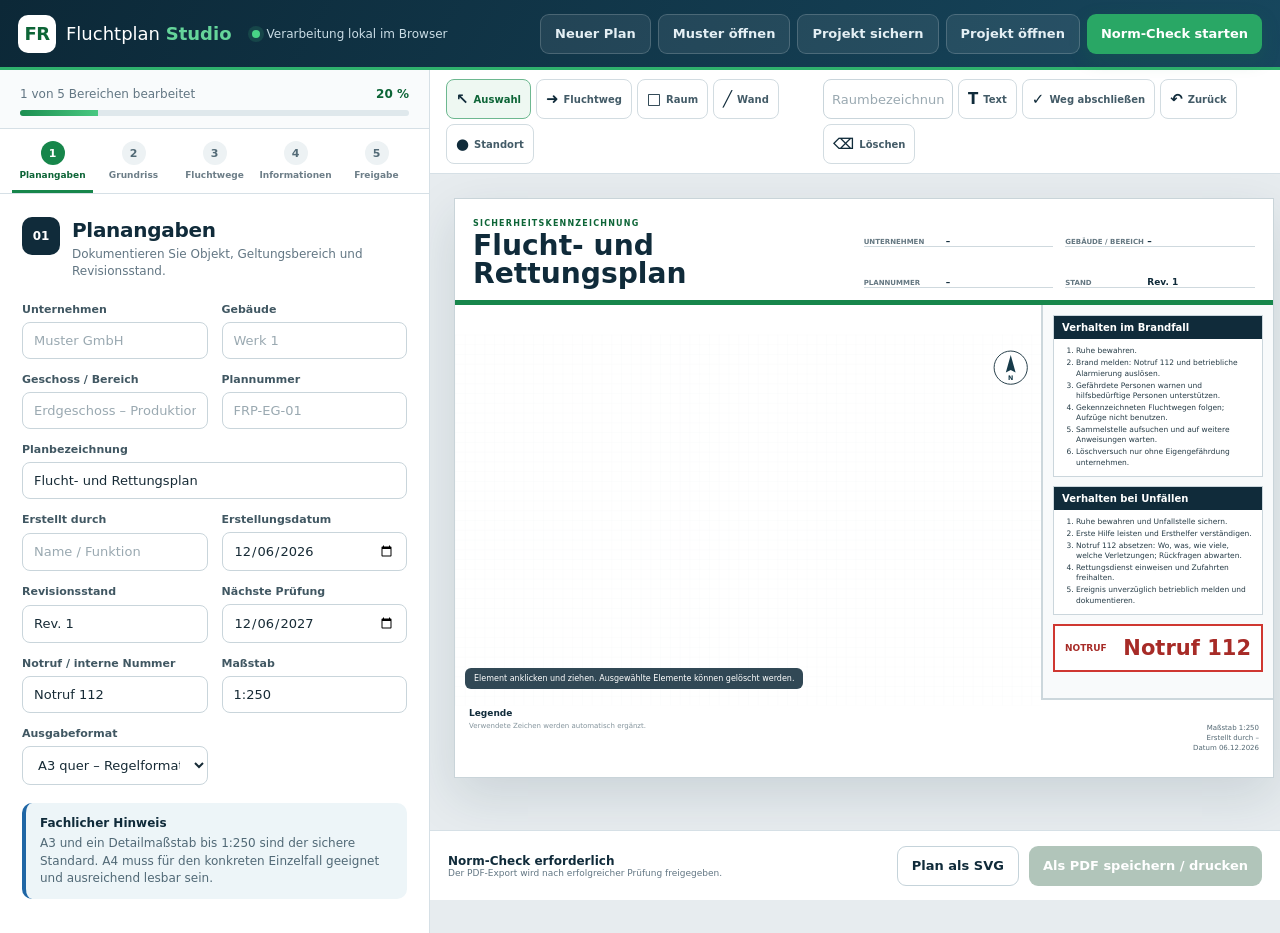
==== commit c5663a4f: "Build rule-based German Fluchtplan Studio" ====
--- a/public/index.html
+++ b/public/index.html
@@ -1,238 +1,213 @@
-
 <!doctype html>
 <html lang="de">
 <head>
-  <meta charset="utf-8" />
-  <title>Flucht- und Rettungsplan – KI-Ersteller (DIN ISO 23601, ISO 7010)</title>
-  <meta name="viewport" content="width=device-width, initial-scale=1" />
-  <meta name="description" content="Browserbasierter Flucht- und Rettungsplan-Ersteller mit CAD-Zeichenbereich, ISO-7010-Symbolen, KI-Unterstützung und Entwurfsverwaltung.">
-  <!-- Optional: Turnstile (nur für serverseitige Endpunkte erforderlich) -->
-  <!-- <script src="https://challenges.cloudflare.com/turnstile/v0/api.js" async defer></script> -->
-  <link rel="stylesheet" href="./style.css" />
+  <meta charset="utf-8">
+  <meta name="viewport" content="width=device-width, initial-scale=1">
+  <meta name="description" content="Regelbasierter Editor für Flucht- und Rettungspläne nach ArbStättV, ASR A2.3, ASR A1.3 und DIN ISO 23601.">
+  <title>Fluchtplan Studio – Flucht- und Rettungspläne erstellen</title>
+  <link rel="stylesheet" href="style.css?v=20260803">
 </head>
 <body>
   <header class="app-header">
-    <div class="brand-mark" aria-hidden="true">FP</div>
-    <div>
-      <h1>Fluchtplan-Ersteller</h1>
-      <p class="subtitle">Flucht- und Rettungspläne direkt im Unternehmen erstellen</p>
+    <a class="brand" href="./" aria-label="Fluchtplan Studio Startseite">
+      <span class="brand-mark">FR</span>
+      <span>Fluchtplan <b>Studio</b></span>
+    </a>
+    <div class="header-status"><span class="status-dot"></span> Verarbeitung lokal im Browser</div>
+    <div class="header-actions">
+      <button class="button ghost" id="newPlanBtn" title="Alle Eingaben zurücksetzen">Neuer Plan</button>
+      <button class="button ghost" id="demoBtn" title="Ein vollständiges Musterprojekt öffnen">Muster öffnen</button>
+      <button class="button ghost" id="saveBtn" title="Projekt im Browser und als Datei sichern">Projekt sichern</button>
+      <label class="button ghost file-button" title="Eine zuvor gesicherte Projektdatei öffnen">Projekt öffnen<input id="projectUpload" type="file" accept=".frp.json,application/json"></label>
+      <button class="button primary" id="checkBtn" title="Alle fachlichen Pflichtpunkte prüfen">Norm-Check starten</button>
     </div>
-    <div class="header-status"><span></span> Entwurf wird automatisch gesichert</div>
   </header>
 
-  <main>
-    <section class="welcome">
-      <div>
-        <span class="eyebrow">Planungsassistent</span>
-        <h2>Vom Grundriss zum fertigen Fluchtplan</h2>
-        <p>Hinterlegen Sie die Gebäudedaten, zeichnen oder laden Sie den Grundriss und ergänzen Sie anschließend Fluchtwege und Sicherheitszeichen.</p>
-      </div>
-      <ol class="workflow" aria-label="Arbeitsschritte">
-        <li class="active"><span>1</span> Projektdaten</li>
-        <li><span>2</span> Grundriss</li>
-        <li><span>3</span> Sicherheit</li>
-        <li><span>4</span> Prüfen &amp; Export</li>
-      </ol>
-    </section>
-
-    <section class="panel project-panel">
-      <div class="section-heading">
-        <span class="step-number">1</span>
-        <div><h2>Projekt- und Gebäudedaten</h2><p>Diese Angaben ordnen den Plan eindeutig Ihrem Unternehmen und Standort zu.</p></div>
-      </div>
-      <div class="form-grid">
-        <label>Unternehmen <input id="companyName" type="text" placeholder="z. B. Musterwerk GmbH" autocomplete="organization"></label>
-        <label>Standort / Anschrift <input id="siteAddress" type="text" placeholder="Straße, PLZ Ort" autocomplete="street-address"></label>
-        <label>Gebäude / Bereich <input id="buildingName" type="text" placeholder="z. B. Werk 1, Verwaltung"></label>
-        <label>Etage <input id="floorName" type="text" placeholder="z. B. Erdgeschoss"></label>
-        <label>Verantwortliche Person <input id="responsibleName" type="text" placeholder="Name oder Abteilung"></label>
-        <label>Planbezeichnung <input id="draftTitle" type="text" placeholder="z. B. EG – Produktion Nord"></label>
-        <label>Plannummer <input id="planNumber" type="text" placeholder="z. B. FRP-001"></label>
-        <label>Revisionsstand <input id="revision" type="text" placeholder="z. B. 01"></label>
-        <label>Erstellt / geprüft am <input id="issueDate" type="date"></label>
-        <label>Freigabe durch <input id="approvedBy" type="text" placeholder="Fachkundige Person"></label>
-        <label>Notrufnummer <input id="emergencyNumber" type="text" inputmode="tel" value="112"></label>
-        <label>Sammelstelle <input id="assemblyPoint" type="text" placeholder="Bezeichnung / Lage"></label>
-      </div>
-    </section>
-
-    <!-- 1) Entwürfe -->
-    <section class="panel">
-      <div class="section-heading compact">
-        <span class="step-number secondary">↻</span>
-        <div><h2>Entwürfe verwalten</h2><p>Zwischenstand sicher speichern oder einen vorhandenen Plan weiterbearbeiten.</p></div>
-      </div>
-      <div class="row">
-        <div class="tool">
-          <button id="saveDraftBtn" class="primary">Entwurf speichern</button>
-          <button id="listDraftsBtn" class="secondary-button">Gespeicherte Entwürfe anzeigen</button>
-        </div>
-      </div>
-      <div id="draftsList" class="draft-list" aria-live="polite"></div>
-    </section>
-
-    <!-- 2) Grundriss: Datei laden (optional) -->
-    <section class="panel">
-      <div class="section-heading"><span class="step-number">2</span><div><h2>Grundriss vorbereiten</h2><p>Vorhandene Datei importieren oder den Grundriss im Zeichenbereich neu anlegen.</p></div></div>
-      <div class="row">
-        <div>
-          <label for="floorUpload">Grundriss (SVG/PNG) hochladen:</label>
-          <input id="floorUpload" type="file" accept=".svg,.png,.jpg,.jpeg" />
-          <button id="loadSample">Demo laden</button>
-        </div>
-        <div>
-          <label for="scaleInput">Maßstab:</label>
-          <input id="scaleInput" type="text" value="1:250" />
-          <label for="planSize">Ausgabeformat:</label>
-          <select id="planSize">
-            <option value="A3">A3 (empfohlen)</option>
-            <option value="A4">A4 (nur Einzelraum zulässig)</option>
-          </select>
-          <label for="legendLang">Legende‑Sprache:</label>
-          <select id="legendLang">
-            <option value="de">Deutsch</option>
-            <option value="en">Englisch</option>
-          </select>
-        </div>
-      </div>
-      <p class="hint">Hinweis: Wenn kein Grundriss geladen wird, erstellen Sie ihn direkt im CAD‑Bereich (unten) mit Wänden, Türen, Fenstern.</p>
-    </section>
-
-    <!-- 3) CAD‑Zeichenbereich -->
-    <section class="panel">
-      <div class="section-heading"><span class="step-number">3</span><div><h2>Grundriss zeichnen</h2><p>Wände, Räume, Türen und Fenster maßstäblich ergänzen.</p></div></div>
-
-      <div class="row toolbar">
-        <div class="tool">
-          <strong>Werkzeug:</strong>
-          <button class="toolbtn" data-tool="select" title="Auswählen (V)">Auswahl</button>
-          <button class="toolbtn" data-tool="pan" title="Verschieben (Halten+Ziehen)">Verschieben</button>
-          <button class="toolbtn" data-tool="wall" title="Wand (W)">Wand</button>
-          <button class="toolbtn" data-tool="door" title="Tür (T)">Tür</button>
-          <button class="toolbtn" data-tool="window" title="Fenster (F)">Fenster</button>
-          <button class="toolbtn" data-tool="rect" title="Raum Rechteck (R)">Raum</button>
-          <button class="toolbtn" data-tool="measure" title="Messen (M)">Messen</button>
-          <button class="toolbtn escape-tool" data-tool="escape" title="Fluchtweg (G)">Fluchtweg</button>
-          <button class="toolbtn danger" data-tool="erase" title="Löschen (Entf)">Löschen</button>
-          <button id="undoBtn" title="Rückgängig (Strg+Z)">Rückgängig</button>
-        </div>
-
-        <div class="tool">
-          <label for="gridSizeMm">Raster (mm):</label>
-          <input id="gridSizeMm" type="number" min="50" value="500" step="50" />
-          <label><input type="checkbox" id="gridToggle" checked /> Raster anzeigen</label>
-          <label><input type="checkbox" id="snapToggle" checked /> Auf Raster fangen</label>
-        </div>
-
-        <div class="tool">
-          <label for="wallThkMm">Wandstärke (mm):</label>
-          <input id="wallThkMm" type="number" min="50" value="240" step="10" />
-          <label for="doorWidthMm">Türbreite (mm):</label>
-          <input id="doorWidthMm" type="number" min="600" value="1000" step="50" />
-          <label for="winWidthMm">Fensterbreite (mm):</label>
-          <input id="winWidthMm" type="number" min="600" value="1200" step="50" />
-        </div>
-      </div>
-
-      <div id="canvasWrapper">
-        <svg id="planCanvas" viewBox="0 0 1400 1000" xmlns="http://www.w3.org/2000/svg" role="img" aria-label="Plan">
-          <defs><marker id="escape-arrow" markerWidth="12" markerHeight="12" refX="10" refY="6" orient="auto" markerUnits="strokeWidth"><path d="M1,1 L11,6 L1,11 Z" fill="#009640" /></marker></defs>
-          <rect x="0" y="0" width="1400" height="1000" fill="#ffffff" />
-          <g id="floorGroup"></g>
-          <g id="drawGrid"></g>
-          <g id="drawGroup"></g>
-          <g id="symbolsGroup"></g>
-          <g id="northGroup"></g>
-          <g id="youAreHereGroup"></g>
-          <g id="legendGroup"></g>
-          <g id="planInfoGroup"></g>
-        </svg>
-      </div>
-      <div class="hint">Tipp: Wände mit zwei Klicks zeichnen (Start/Ende). Türen/Fenster auf eine Wand klicken; Auswahl mit Klick, Verschieben durch Ziehen, Entfernen durch Doppelklick oder Löschen.</div>
-    </section>
-
-    <!-- 4) ISO 7010 Symbole -->
-    <section class="panel">
-      <div class="section-heading"><span class="step-number">4</span><div><h2>Sicherheitszeichen platzieren</h2><p>Normgerechte Zeichen auswählen und anschließend im Plan verschieben.</p></div></div>
-      <p class="subtitle">Echte ISO‑7010‑SVGs in <code>public/assets/icons/</code> (Dateiname = Code, z. B. <code>E001.svg</code>).</p>
-      <div class="row">
-        <div class="tool">
-          <label>Rettungszeichen (E):</label>
-          <select id="rescueSignSelect"></select>
-          <button id="addRescueSign">Hinzufügen</button>
-        </div>
-        <div class="tool">
-          <label>Brandbekämpfung (F):</label>
-          <select id="fireSignSelect"></select>
-          <button id="addFireSign">Hinzufügen</button>
-        </div>
-        <div class="tool">
-          <label>Warnzeichen (W):</label>
-          <select id="warnSignSelect"></select>
-          <button id="addWarnSign">Hinzufügen</button>
-        </div>
-        <div class="tool">
-          <label>Gebotszeichen (M):</label>
-          <select id="mandSignSelect"></select>
-          <button id="addMandSign">Hinzufügen</button>
-        </div>
-      </div>
-      <div class="row">
-        <label><input type="checkbox" id="showNorth" checked /> Nordpfeil anzeigen</label>
-        <label><input type="checkbox" id="showYouAreHere" checked /> „Sie sind hier“ anzeigen</label>
-      </div>
-    </section>
-
-    <!-- 5) KI-Unterstützung -->
-    <section class="panel">
-      <div class="section-heading"><span class="step-number">5</span><div><h2>KI-Planungsunterstützung</h2><p>Erhalten Sie Vorschläge auf Grundlage Ihrer betrieblichen Situation.</p></div></div>
-      <div class="row">
-        <textarea id="siteContext" rows="4" placeholder="Bauabschnitt, Gefährdungen, Besucheranteil, besondere Anforderungen …"></textarea>
-      </div>
-      <div class="row">
-        <button id="aiSuggestBtn">KI-Vorschläge für Zeichen und Anordnung</button>
-        <button id="aiTextsBtn">KI-Verhaltensregeln für Brand und Unfall</button>
-      </div>
-      <div class="row">
-        <pre id="aiOutput" class="code"></pre>
-      </div>
-    </section>
-
-    <!-- 6) Prüfung & Export -->
-    <section class="panel">
-      <div class="section-heading"><span class="step-number">6</span><div><h2>Prüfen &amp; exportieren</h2><p>Vollständigkeit prüfen und den Plan im gewünschten Format ausgeben.</p></div></div>
-      <div class="compliance-box">
-        <h3>Fachliche Abschlusskontrolle</h3>
-        <p>Prüfgrundlage: ArbStättV und ASR A2.3 sowie die Gestaltungs- und Sicherheitszeichenprinzipien aus DIN ISO 23601, DIN EN ISO 7010 und ASR A1.3. Bestätigen Sie die Punkte erst nach einem Abgleich mit dem Gebäude. Die Software ersetzt weder Gefährdungsbeurteilung noch fachkundige Freigabe.</p>
-        <div class="check-grid">
-          <label><input type="checkbox" class="compliance-check" id="checkCurrentFloorplan"> Grundriss, Raumaufteilung und Türen entsprechen dem aktuellen Bestand.</label>
-          <label><input type="checkbox" class="compliance-check" id="checkEscapeRoutes"> Haupt- und Nebenfluchtwege sowie Notausgänge wurden vor Ort geprüft.</label>
-          <label><input type="checkbox" class="compliance-check" id="checkOrientation"> Plan ist aus Blickrichtung des Betrachters dargestellt und „Sie sind hier“ stimmt je Aushangort.</label>
-          <label><input type="checkbox" class="compliance-check" id="checkSafetyEquipment"> Brandmelde-, Lösch- und Erste-Hilfe-Einrichtungen sind vollständig und lagerichtig.</label>
-          <label><input type="checkbox" class="compliance-check" id="checkAssemblyPoint"> Sammelstelle und Verhalten im Brand-/Unfallfall sind betrieblich abgestimmt.</label>
-          <label><input type="checkbox" class="compliance-check" id="checkExpertReview"> Eine fachkundige Person prüft und gibt die Endfassung vor dem Aushang frei.</label>
-        </div>
-      </div>
-      <div class="row export">
-        <button id="validateBtn">Normprüfung durchführen</button>
-        <button id="exportSVG">SVG exportieren</button>
-        <button id="exportPNG">PNG exportieren</button>
-        <button id="exportPDF">PDF (Browserdruck A3)</button>
-        <button id="exportPDFServer">PDF (Server, A3)</button>
-      </div>
-      <div class="row">
-        <div id="validationOutput" class="validation-results" aria-live="polite"></div>
-      </div>
-    </section>
-  </main>
-
-  <footer>
-    <small>
-      Hinweis: Gestaltung gemäß DIN ISO 23601; Sicherheitszeichen gemäß ISO 7010/ISO 3864. 
-      Endfreigabe durch fachkundige Stelle im Unternehmen erforderlich.
-    </small>
-  </footer>
-
-  <script src="./app.js"></script>
+  <div class="app-shell">
+    <aside class="editor-panel" aria-label="Bearbeitungsbereich">
+      <div class="progress-card">
+        <div><span id="progressText">0 von 5 Bereichen bearbeitet</span><b id="progressPercent">0 %</b></div>
+        <div class="progress-track"><i id="progressBar"></i></div>
+      </div>
+
+      <nav class="step-nav" aria-label="Bearbeitungsschritte">
+        <button class="active" data-target="sectionMeta"><span>1</span>Planangaben</button>
+        <button data-target="sectionFloor"><span>2</span>Grundriss</button>
+        <button data-target="sectionRoutes"><span>3</span>Fluchtwege</button>
+        <button data-target="sectionInfo"><span>4</span>Informationen</button>
+        <button data-target="sectionRelease"><span>5</span>Freigabe</button>
+      </nav>
+
+      <section class="editor-section active" id="sectionMeta">
+        <div class="section-heading"><span>01</span><div><h2>Planangaben</h2><p>Dokumentieren Sie Objekt, Geltungsbereich und Revisionsstand.</p></div></div>
+        <div class="field-grid two">
+          <label>Unternehmen<input data-path="meta.company" autocomplete="organization" placeholder="Muster GmbH"></label>
+          <label>Gebäude<input data-path="meta.building" placeholder="Werk 1"></label>
+          <label>Geschoss / Bereich<input data-path="meta.floor" placeholder="Erdgeschoss – Produktion"></label>
+          <label>Plannummer<input data-path="meta.planNumber" placeholder="FRP-EG-01"></label>
+          <label class="wide">Planbezeichnung<input data-path="meta.title" value="Flucht- und Rettungsplan"></label>
+          <label>Erstellt durch<input data-path="meta.author" placeholder="Name / Funktion"></label>
+          <label>Erstellungsdatum<input data-path="meta.created" type="date"></label>
+          <label>Revisionsstand<input data-path="meta.revision" placeholder="Rev. 1"></label>
+          <label>Nächste Prüfung<input data-path="meta.nextReview" type="date"></label>
+          <label>Notruf / interne Nummer<input data-path="meta.emergencyNumber" value="Notruf 112"></label>
+          <label>Maßstab<input data-path="settings.scale" value="1:250" placeholder="1:250"></label>
+          <label>Ausgabeformat<select data-path="settings.format"><option value="A3">A3 quer – Regelformat</option><option value="A4">A4 – besonderer Anwendungsfall</option></select></label>
+          <label class="wide conditional" id="a4ReasonField">Begründung für A4<input data-path="settings.a4Reason" placeholder="z. B. einzelner Hotel- oder Klassenraum"></label>
+        </div>
+        <div class="info-box"><b>Fachlicher Hinweis</b><p>A3 und ein Detailmaßstab bis 1:250 sind der sichere Standard. A4 muss für den konkreten Einzelfall geeignet und ausreichend lesbar sein.</p></div>
+      </section>
+
+      <section class="editor-section" id="sectionFloor">
+        <div class="section-heading"><span>02</span><div><h2>Grundriss und Orientierung</h2><p>Laden Sie einen aktuellen Plan oder erstellen Sie die notwendigen Konturen.</p></div></div>
+        <div class="upload-zone" id="floorDrop">
+          <input id="floorUpload" type="file" accept="image/png,image/jpeg,image/svg+xml,.svg,.png,.jpg,.jpeg">
+          <div class="upload-icon">⌁</div>
+          <b>Grundriss hier ablegen</b>
+          <span>SVG, PNG oder JPG · Papierpläne zuvor maßstabsgerecht scannen</span>
+          <button type="button" class="button secondary" id="floorSelectBtn">Grundriss auswählen</button>
+        </div>
+        <div class="file-state" id="floorFileState">Noch kein Grundriss geladen.</div>
+        <div class="field-grid two compact">
+          <label>Deckkraft<input id="opacityRange" type="range" min="20" max="100" value="82"></label>
+          <label>Ausrichtung<select data-path="settings.rotation"><option value="0">0°</option><option value="90">90° rechts</option><option value="180">180°</option><option value="270">90° links</option></select></label>
+        </div>
+        <label class="check-row"><input data-path="settings.partialArea" type="checkbox"><span><b>Es wird nur ein Gebäudeteil gezeigt</b><small>Dann ist zusätzlich eine Übersichtsskizze erforderlich.</small></span></label>
+        <div class="overview-upload conditional" id="overviewField">
+          <label>Übersichtsskizze<input id="overviewUpload" type="file" accept="image/png,image/jpeg,image/svg+xml,.svg,.png,.jpg,.jpeg"></label>
+          <span id="overviewFileState">Noch keine Übersicht geladen.</span>
+        </div>
+        <label class="check-row important"><input data-path="confirmations.siteOriented" type="checkbox"><span><b>Lagerichtige Darstellung geprüft</b><small>Oben im Plan entspricht am vorgesehenen Aushangort der Blickrichtung nach vorn.</small></span></label>
+        <div class="tool-help"><b>Ohne Planunterlage?</b><span>Nutzen Sie im Zeichenbereich „Raum“ und „Wand“. Türen und die tatsächliche Fluchtwegführung müssen anschließend fachlich abgeglichen werden.</span></div>
+      </section>
+
+      <section class="editor-section" id="sectionRoutes">
+        <div class="section-heading"><span>03</span><div><h2>Fluchtwege und Einrichtungen</h2><p>Zeichnen Sie die Wege und setzen Sie ausschließlich tatsächlich vorhandene Zeichen.</p></div></div>
+        <div class="facility-grid">
+          <label><input data-path="facilities.firstAid" type="checkbox" checked><span>Erste Hilfe vorhanden</span></label>
+          <label><input data-path="facilities.fire" type="checkbox" checked><span>Brandbekämpfung vorhanden</span></label>
+          <label><input data-path="facilities.alarm" type="checkbox" checked><span>Alarmierung vorhanden</span></label>
+          <label><input data-path="facilities.assembly" type="checkbox" checked><span>Sammelstelle vorgesehen</span></label>
+        </div>
+
+        <h3>Rettungszeichen</h3>
+        <div class="sign-library" id="rescueSigns"></div>
+        <h3>Brandschutzzeichen</h3>
+        <div class="sign-library" id="fireSigns"></div>
+
+        <div class="info-box warning"><b>Keine automatische Wegplanung</b><p>Fluchtwege werden nicht geschätzt. Grundlage sind der aktuelle Grundriss, das Brandschutzkonzept, die Gefährdungsbeurteilung und die tatsächlichen Notausgänge.</p></div>
+      </section>
+
+      <section class="editor-section" id="sectionInfo">
+        <div class="section-heading"><span>04</span><div><h2>Verhalten und Legende</h2><p>Passen Sie die kurzen Anweisungen an die betriebliche Alarmierung an.</p></div></div>
+        <label>Verhalten im Brandfall<textarea data-path="behavior.fire" rows="7"></textarea></label>
+        <label>Verhalten bei Unfällen<textarea data-path="behavior.accident" rows="7"></textarea></label>
+        <div class="field-grid two compact">
+          <label class="switch-row"><input data-path="settings.showLegend" type="checkbox" checked><span>Legende anzeigen</span></label>
+          <label class="switch-row"><input data-path="settings.showNorth" type="checkbox" checked><span>Nordpfeil anzeigen</span></label>
+          <label>Sicherheitsbeleuchtung am Aushangort<select data-path="settings.safetyLighting"><option value="nein">Nein</option><option value="ja">Ja</option><option value="unklar">Noch zu prüfen</option></select></label>
+        </div>
+        <label class="check-row conditional" id="lowLightField"><input data-path="confirmations.lowLightUsable" type="checkbox"><span><b>Nutzbarkeit bei Beleuchtungsausfall sichergestellt</b><small>Zum Beispiel durch geeignete Sicherheitsbeleuchtung oder langnachleuchtende Ausführung.</small></span></label>
+      </section>
+
+      <section class="editor-section" id="sectionRelease">
+        <div class="section-heading"><span>05</span><div><h2>Fachliche Freigabe</h2><p>Bestätigen Sie nur Punkte, die vor Ort tatsächlich geprüft wurden.</p></div></div>
+        <label class="check-row important"><input data-path="confirmations.facilitiesChecked" type="checkbox"><span><b>Sicherheitsausstattung vor Ort abgeglichen</b><small>Standorte von Erste Hilfe, Alarmierung und Brandbekämpfung stimmen mit der Realität überein.</small></span></label>
+        <label class="check-row important"><input data-path="confirmations.currentState" type="checkbox"><span><b>Aktueller baulicher Zustand bestätigt</b><small>Grundriss, Türen, Fluchtwege, Treppen und Ausgänge sind aktuell.</small></span></label>
+        <label class="check-row important"><input data-path="confirmations.professionalReview" type="checkbox"><span><b>Fachkundige Prüfung durchgeführt</b><small>Brandschutzkonzept, Gefährdungsbeurteilung und örtliche Sonderanforderungen wurden berücksichtigt.</small></span></label>
+        <div class="legal-box">
+          <b>Wichtige Abgrenzung</b>
+          <p>Der digitale Norm-Check ist eine strukturierte Vollständigkeits- und Plausibilitätskontrolle. Er ist keine Zertifizierung und ersetzt weder die Prüfung der baulichen Situation noch behördliche oder brandschutztechnische Anforderungen.</p>
+          <p class="source-links">Rechtsgrundlagen: <a href="https://www.gesetze-im-internet.de/arbst_ttv_2004/__4.html" target="_blank" rel="noopener">ArbStättV § 4 Abs. 4</a> · <a href="https://www.baua.de/DE/Angebote/Regelwerk/ASR/ASR-A2-3" target="_blank" rel="noopener">ASR A2.3</a> · <a href="https://www.baua.de/DE/Angebote/Regelwerk/ASR/ASR-A1-3" target="_blank" rel="noopener">ASR A1.3</a> · DIN ISO 23601:2021-11</p>
+        </div>
+        <button class="button primary full" id="finalCheckBtn">Norm-Check durchführen und Bericht anzeigen</button>
+      </section>
+
+      <section class="norm-results" id="normResults" aria-live="polite">
+        <div class="empty-results"><span>✓</span><b>Norm-Check noch nicht ausgeführt</b><p>Nach Abschluss der Eingaben erhalten Sie einen gruppierten Prüfbericht.</p></div>
+      </section>
+    </aside>
+
+    <main class="workspace" aria-label="Planvorschau">
+      <div class="workspace-toolbar">
+        <div class="tool-group" role="toolbar" aria-label="Zeichenwerkzeuge">
+          <button class="tool active" data-tool="select" title="Element auswählen und verschieben"><span>↖</span>Auswahl</button>
+          <button class="tool" data-tool="route" title="Fluchtweg durch mehrere Punkte zeichnen"><span>➜</span>Fluchtweg</button>
+          <button class="tool" data-tool="room" title="Rechteckigen Raum zeichnen"><span>□</span>Raum</button>
+          <button class="tool" data-tool="wall" title="Wand als Linie zeichnen"><span>╱</span>Wand</button>
+          <button class="tool" data-tool="location" title="Betrachterstandort im Plan setzen"><span>●</span>Standort</button>
+        </div>
+        <div class="tool-group compact-tools">
+          <input id="labelText" aria-label="Beschriftung" placeholder="Raumbezeichnung">
+          <button class="tool" id="addLabelBtn" title="Beschriftung mittig einsetzen"><span>T</span>Text</button>
+          <button class="tool" id="finishRouteBtn" title="Aktuellen Fluchtweg abschließen"><span>✓</span>Weg abschließen</button>
+          <button class="tool" id="undoBtn" title="Letzte Änderung rückgängig machen"><span>↶</span>Zurück</button>
+          <button class="tool danger" id="deleteBtn" title="Ausgewähltes Element löschen"><span>⌫</span>Löschen</button>
+        </div>
+      </div>
+
+      <div class="canvas-stage">
+        <article class="plan-sheet" id="planSheet">
+          <header class="plan-header">
+            <div><span class="plan-kicker">Sicherheitskennzeichnung</span><h1 id="previewTitle">Flucht- und Rettungsplan</h1></div>
+            <dl>
+              <div><dt>Unternehmen</dt><dd id="previewCompany">–</dd></div>
+              <div><dt>Gebäude / Bereich</dt><dd id="previewLocation">–</dd></div>
+              <div><dt>Plannummer</dt><dd id="previewNumber">–</dd></div>
+              <div><dt>Stand</dt><dd id="previewRevision">–</dd></div>
+            </dl>
+          </header>
+          <div class="plan-content">
+            <div class="drawing-area">
+              <svg id="planCanvas" viewBox="0 0 1200 760" xmlns="http://www.w3.org/2000/svg" role="img" aria-label="Bearbeitbarer Flucht- und Rettungsplan">
+                <defs>
+                  <pattern id="minorGrid" width="20" height="20" patternUnits="userSpaceOnUse"><path d="M20 0H0V20" fill="none" stroke="#dbe3e9" stroke-width="0.8"/></pattern>
+                  <marker id="routeArrow" markerWidth="10" markerHeight="10" refX="8" refY="5" orient="auto" markerUnits="strokeWidth"><path d="M0 0L10 5L0 10Z" fill="#18864b"/></marker>
+                  <filter id="softShadow" x="-20%" y="-20%" width="140%" height="140%"><feDropShadow dx="0" dy="2" stdDeviation="2" flood-opacity=".22"/></filter>
+                </defs>
+                <rect width="1200" height="760" fill="#fff"/>
+                <rect id="gridLayer" width="1200" height="760" fill="url(#minorGrid)" opacity=".42"/>
+                <g id="baseLayer"></g>
+                <g id="drawingLayer"></g>
+                <g id="routeLayer"></g>
+                <g id="symbolLayer"></g>
+                <g id="overlayLayer"></g>
+                <g id="previewLayer"></g>
+              </svg>
+              <div class="canvas-hint" id="canvasHint">Werkzeug wählen und im Plan arbeiten. Elemente lassen sich mit „Auswahl“ verschieben.</div>
+            </div>
+            <aside class="instruction-column">
+              <section><h2>Verhalten im Brandfall</h2><ol id="firePreview"></ol></section>
+              <section><h2>Verhalten bei Unfällen</h2><ol id="accidentPreview"></ol></section>
+              <div class="emergency-card"><span>Notruf</span><b id="emergencyPreview">112</b></div>
+            </aside>
+          </div>
+          <footer class="plan-footer">
+            <section class="legend"><h2>Legende</h2><div id="legendPreview"><span class="legend-empty">Verwendete Zeichen werden automatisch ergänzt.</span></div></section>
+            <section class="plan-meta"><span id="scalePreview">Maßstab 1:250</span><span id="authorPreview">Erstellt durch –</span><span id="datePreview">Datum –</span></section>
+          </footer>
+        </article>
+      </div>
+
+      <div class="export-bar">
+        <div><b id="exportStatus">Norm-Check erforderlich</b><span id="exportDetail">Der PDF-Export wird nach erfolgreicher Prüfung freigegeben.</span></div>
+        <button class="button secondary" id="svgBtn">Plan als SVG</button>
+        <button class="button primary" id="printBtn" disabled>Als PDF speichern / drucken</button>
+      </div>
+    </main>
+  </div>
+
+  <dialog id="saveDialog">
+    <form method="dialog">
+      <button class="dialog-close" value="cancel" aria-label="Dialog schließen">×</button>
+      <h2>Projekt sichern</h2>
+      <p>Die Projektdatei enthält alle Eingaben und kann später wieder geöffnet werden. Zusätzlich wird eine lokale Browserkopie gespeichert.</p>
+      <label>Dateiname<input id="projectName" value="flucht-und-rettungsplan"></label>
+      <div class="dialog-actions"><button class="button ghost" value="cancel">Abbrechen</button><button class="button primary" id="downloadProjectBtn" value="default">Projektdatei herunterladen</button></div>
+    </form>
+  </dialog>
+
+  <script src="rules.js?v=20260803"></script>
+  <script src="app.js?v=20260803"></script>
 </body>
 </html>
--- a/public/style.css
+++ b/public/style.css
@@ -1,136 +1,284 @@
 :root {
-  --navy: #102a43;
-  --blue: #155eef;
-  --blue-dark: #0b4ad1;
-  --green: #12a150;
-  --red: #d92d20;
-  --yellow: #fdb022;
-  --bg: #f3f6fa;
-  --surface: #fff;
-  --text: #172b3a;
-  --muted: #627586;
-  --line: #dce4eb;
-  --soft-blue: #edf4ff;
-  --shadow: 0 8px 24px rgba(16, 42, 67, .06);
+  --navy: #102b3a;
+  --navy-2: #173f53;
+  --green: #17864b;
+  --green-dark: #0d6537;
+  --green-soft: #e8f5ed;
+  --blue: #1f66a5;
+  --red: #c33c35;
+  --amber: #b36a00;
+  --paper: #ffffff;
+  --surface: #f3f6f8;
+  --line: #d6e0e6;
+  --muted: #627683;
+  --text: #172b36;
+  --shadow: 0 18px 48px rgba(15, 43, 58, .13);
+  --radius: 14px;
+  font-family: Inter, ui-sans-serif, system-ui, -apple-system, BlinkMacSystemFont, "Segoe UI", sans-serif;
+  color: var(--text);
+  background: var(--surface);
+  font-synthesis: none;
 }
 
 * { box-sizing: border-box; }
-body { margin: 0; background: var(--bg); color: var(--text); font-family: Inter, ui-sans-serif, system-ui, -apple-system, "Segoe UI", sans-serif; }
+html { scroll-behavior: smooth; }
+body { margin: 0; min-width: 320px; background: var(--surface); }
 button, input, select, textarea { font: inherit; }
-button { cursor: pointer; }
-
-.app-header { display: flex; align-items: center; gap: 12px; min-height: 76px; padding: 14px max(24px, calc((100vw - 1240px) / 2)); background: var(--surface); border-bottom: 1px solid var(--line); }
-.brand-mark { display: grid; place-items: center; width: 42px; height: 42px; border-radius: 11px; color: #fff; background: var(--blue); font-weight: 800; letter-spacing: -.5px; }
-h1 { margin: 0; color: var(--navy); font-size: 20px; line-height: 1.2; }
-.subtitle { margin: 3px 0 0; color: var(--muted); font-size: 13px; }
-.header-status { margin-left: auto; padding: 7px 11px; border-radius: 999px; color: #2c6846; background: #ecfdf3; font-size: 12px; font-weight: 600; }
-.header-status span { display: inline-block; width: 7px; height: 7px; margin-right: 5px; border-radius: 50%; background: var(--green); }
-
-main { width: min(1240px, calc(100% - 32px)); margin: 0 auto; padding: 28px 0 44px; }
-.welcome { margin-bottom: 22px; padding: 28px 30px 24px; color: #fff; background: linear-gradient(120deg, #102a43, #174f78); border-radius: 14px; box-shadow: var(--shadow); }
-.welcome > div { max-width: 720px; }
-.welcome h2 { margin: 5px 0 7px; color: #fff; font-size: 27px; }
-.welcome p { margin: 0; color: #d8e7f2; line-height: 1.55; }
-.eyebrow { color: #8fc8ff; font-size: 11px; font-weight: 800; letter-spacing: .12em; text-transform: uppercase; }
-.workflow { display: grid; grid-template-columns: repeat(4, 1fr); position: relative; margin: 27px 0 0; padding: 0; list-style: none; }
-.workflow::before { content: ""; position: absolute; top: 15px; left: 7%; right: 7%; height: 1px; background: rgba(255,255,255,.25); }
-.workflow li { z-index: 1; display: flex; align-items: center; justify-content: center; gap: 8px; color: #bad0df; font-size: 12px; font-weight: 600; }
-.workflow span { display: grid; place-items: center; width: 30px; height: 30px; border: 1px solid rgba(255,255,255,.35); border-radius: 50%; background: #174f78; }
-.workflow .active { color: #fff; }
-.workflow .active span { border-color: #70b7ff; background: var(--blue); }
-
-.panel { margin-bottom: 18px; padding: 22px 24px; background: var(--surface); border: 1px solid var(--line); border-radius: 12px; box-shadow: var(--shadow); }
-.project-panel { border-top: 3px solid var(--blue); }
-.section-heading { display: flex; align-items: flex-start; gap: 13px; margin-bottom: 20px; }
-.section-heading.compact { margin-bottom: 14px; }
-.section-heading h2 { margin: 0; color: var(--navy); font-size: 18px; }
-.section-heading p { margin: 4px 0 0; color: var(--muted); font-size: 13px; }
-.step-number { flex: 0 0 auto; display: grid; place-items: center; width: 31px; height: 31px; border-radius: 8px; color: #fff; background: var(--blue); font-size: 13px; font-weight: 800; }
-.step-number.secondary { color: var(--blue); background: var(--soft-blue); }
-
-.form-grid { display: grid; grid-template-columns: repeat(3, 1fr); gap: 16px; }
-.form-grid label { display: grid; gap: 7px; color: #405567; font-size: 12px; font-weight: 700; }
-input[type="text"], input[type="number"], input[type="date"], select, textarea { min-height: 39px; padding: 8px 10px; color: var(--text); background: #fff; border: 1px solid #cbd7e0; border-radius: 7px; outline: none; }
-input:focus, select:focus, textarea:focus { border-color: var(--blue); box-shadow: 0 0 0 3px rgba(21,94,239,.11); }
-textarea { width: 100%; resize: vertical; }
-input[type="file"] { max-width: 260px; }
-
-.row { display: flex; gap: 16px; flex-wrap: wrap; align-items: center; }
-.row + .row { margin-top: 12px; }
-.toolbar { align-items: flex-end; padding: 13px; background: #f7f9fb; border: 1px solid var(--line); border-radius: 9px; }
-.tool { display: flex; gap: 8px; flex-wrap: wrap; align-items: center; }
-.tool label, .row > div > label { color: #405567; font-size: 12px; font-weight: 650; }
-button { min-height: 36px; padding: 7px 12px; color: #294255; background: #fff; border: 1px solid #cbd7e0; border-radius: 7px; font-weight: 650; transition: .15s ease; }
-button:hover { border-color: #9db1c1; background: #f8fafc; transform: translateY(-1px); }
-button.primary, .export button { color: #fff; background: var(--blue); border-color: var(--blue); }
-button.primary:hover, .export button:hover { background: var(--blue-dark); border-color: var(--blue-dark); }
-.secondary-button { color: var(--blue); border-color: #b9cdf9; }
-.hint { margin-top: 10px; color: var(--muted); font-size: 12px; line-height: 1.5; }
-
-#canvasWrapper { width: 100%; margin-top: 15px; padding: 9px; overflow: hidden; background: #dfe6ec; border: 1px solid #c8d3dd; border-radius: 9px; }
-#planCanvas { display: block; width: 100%; height: auto; background: #fff; border: 1px solid #bdc9d3; box-shadow: 0 2px 10px rgba(16,42,67,.1); touch-action: none; }
-.code { width: 100%; max-height: 300px; margin: 0; padding: 12px; overflow: auto; color: #c9ddff; background: #0b1725; border-radius: 7px; font-size: 12px; }
-.code:empty { display: none; }
-.draft-list { display: grid; gap: 8px; margin-top: 14px; }
-.draft-list:empty { display: none; }
-.draft-card { display: flex; align-items: center; justify-content: space-between; gap: 15px; padding: 11px 13px; background: #f8fafc; border: 1px solid var(--line); border-radius: 8px; }
-.draft-card strong { display: block; font-size: 13px; }
-.draft-card small { color: var(--muted); }
-.draft-message { padding: 10px 12px; color: var(--muted); background: #f8fafc; border-radius: 7px; font-size: 13px; }
-.export { gap: 9px; }
-.export button + button { background: var(--green); border-color: var(--green); }
-.export button + button + button { color: #452d00; background: var(--yellow); border-color: var(--yellow); }
-.export button + button + button + button { color: #fff; background: var(--red); border-color: var(--red); }
-
-.toolbtn.active { color: #fff; background: var(--blue); border-color: var(--blue); }
-.toolbtn.danger { color: #b42318; background: #fff5f4; border-color: #f8c8c3; }
-.toolbtn.escape-tool { color: #087a3a; border-color: #9dd5b4; }
-.compliance-box { margin-bottom: 18px; padding: 17px; background: #f8fafc; border: 1px solid var(--line); border-left: 4px solid var(--blue); border-radius: 8px; }
-.compliance-box h3 { margin: 0 0 5px; color: var(--navy); font-size: 15px; }
-.compliance-box > p { margin: 0 0 14px; color: var(--muted); font-size: 12px; }
-.check-grid { display: grid; grid-template-columns: repeat(2, 1fr); gap: 10px 18px; }
-.check-grid label { display: flex; align-items: flex-start; gap: 8px; color: #344c5e; font-size: 12px; line-height: 1.45; }
-.check-grid input { margin-top: 2px; accent-color: var(--blue); }
-.validation-results { width: 100%; }
-.validation-results:empty { display: none; }
-.validation-summary { display: grid; gap: 4px; padding: 13px 15px; border-radius: 8px; }
-.validation-summary.attention { color: #7a2e0e; background: #fff4ed; border: 1px solid #ffd6bd; }
-.validation-summary.passed { color: #17633a; background: #ecfdf3; border: 1px solid #abe8c5; }
-.validation-summary span { font-size: 12px; line-height: 1.45; }
-.validation-results ul { display: grid; gap: 6px; margin: 10px 0 0; padding: 0; list-style: none; }
-.validation-results li { padding: 8px 11px; border-radius: 6px; font-size: 12px; }
-.validation-error { color: #8e2018; background: #fff1f0; }
-.validation-error::before { content: "✕ "; font-weight: 800; }
-.validation-warning { color: #805200; background: #fff8e5; }
-.validation-warning::before { content: "! "; font-weight: 800; }
-.validation-pass { color: #17633a; background: #effbf4; }
-.validation-pass::before { content: "✓ "; font-weight: 800; }
-footer { padding: 20px; color: var(--muted); background: #e8eef3; text-align: center; }
-
-svg .grid-line { stroke: #e5e7eb; stroke-width: 1; }
-svg .grid-axis { stroke: #d1d5db; stroke-width: 1.5; }
-svg .wall { stroke: #111827; stroke-linecap: butt; }
-svg .room { fill: #f1f5f9; stroke: #111827; }
-svg .door { stroke: #1f2937; fill: none; }
-svg .window { stroke: #3b82f6; fill: none; stroke-width: 3; }
-svg .measure { stroke: #15803d; fill: none; stroke-dasharray: 6 4; }
-svg .handle { fill: #0ea5e9; stroke: #075985; }
-svg .selected { filter: drop-shadow(0 0 3px rgba(30,64,175,.6)); }
-svg .escape-route { stroke: #009640; fill: none; stroke-linecap: round; }
-
-@media (max-width: 850px) {
-  .form-grid { grid-template-columns: repeat(2, 1fr); }
-  .check-grid { grid-template-columns: 1fr; }
-  .workflow li { flex-direction: column; text-align: center; }
+button, .file-button { cursor: pointer; }
+button:focus-visible, input:focus-visible, select:focus-visible, textarea:focus-visible, .file-button:focus-within { outline: 3px solid rgba(31, 102, 165, .3); outline-offset: 2px; }
+
+.app-header {
+  min-height: 70px;
+  padding: 10px 18px;
+  display: flex;
+  align-items: center;
+  gap: 20px;
+  color: #fff;
+  background: linear-gradient(120deg, #0c2837, #17475e);
+  border-bottom: 3px solid #2fb16d;
+  position: sticky;
+  top: 0;
+  z-index: 50;
+}
+.brand { color: #fff; text-decoration: none; display: flex; align-items: center; gap: 10px; font-size: 18px; white-space: nowrap; }
+.brand b { color: #65d59a; }
+.brand-mark { display: grid; place-items: center; width: 38px; height: 38px; border-radius: 10px; background: #fff; color: var(--green-dark); font-weight: 900; letter-spacing: -.5px; }
+.header-status { color: #c9dce5; font-size: 12px; display: flex; gap: 7px; align-items: center; margin-right: auto; }
+.status-dot { width: 8px; height: 8px; background: #48d486; border-radius: 50%; box-shadow: 0 0 0 4px rgba(72, 212, 134, .14); }
+.header-actions { display: flex; flex-wrap: wrap; gap: 7px; justify-content: flex-end; }
+
+.button {
+  border: 0;
+  border-radius: 9px;
+  padding: 10px 14px;
+  display: inline-flex;
+  align-items: center;
+  justify-content: center;
+  gap: 7px;
+  min-height: 40px;
+  font-weight: 750;
+  font-size: 13px;
+  text-decoration: none;
+  transition: transform .15s ease, background .15s ease, border-color .15s ease;
+}
+.button:hover { transform: translateY(-1px); }
+.button.primary { background: #29a765; color: #fff; box-shadow: 0 6px 18px rgba(16, 118, 63, .22); }
+.button.primary:hover { background: #218e56; }
+.button.secondary { color: var(--navy); background: #fff; border: 1px solid #c5d3da; }
+.button.ghost { color: #e4eff4; background: rgba(255,255,255,.08); border: 1px solid rgba(255,255,255,.18); }
+.button.ghost:hover { background: rgba(255,255,255,.15); }
+.button.full { width: 100%; margin-top: 12px; }
+.button:disabled { cursor: not-allowed; filter: grayscale(.7); opacity: .52; transform: none; box-shadow: none; }
+.file-button { position: relative; overflow: hidden; }
+.file-button input { position: absolute; inset: 0; opacity: 0; cursor: pointer; }
+
+.app-shell { display: grid; grid-template-columns: 430px minmax(720px, 1fr); min-height: calc(100vh - 70px); }
+.editor-panel { background: #fff; border-right: 1px solid var(--line); min-width: 0; }
+.progress-card { padding: 17px 20px 12px; border-bottom: 1px solid var(--line); background: #f9fbfc; }
+.progress-card > div:first-child { display: flex; justify-content: space-between; font-size: 12px; color: var(--muted); }
+.progress-card b { color: var(--green-dark); }
+.progress-track { height: 6px; border-radius: 10px; background: #dfe8ec; margin-top: 9px; overflow: hidden; }
+.progress-track i { display: block; width: 0; height: 100%; background: linear-gradient(90deg, #1b8e50, #49c881); transition: width .3s ease; }
+
+.step-nav { display: grid; grid-template-columns: repeat(5, 1fr); gap: 0; padding: 0 12px; border-bottom: 1px solid var(--line); background: #fff; position: sticky; top: 70px; z-index: 10; }
+.step-nav button { border: 0; border-bottom: 3px solid transparent; background: transparent; padding: 12px 2px 10px; color: #6d7e88; font-size: 9px; font-weight: 800; display: grid; place-items: center; gap: 5px; }
+.step-nav button span { width: 24px; height: 24px; display: grid; place-items: center; border-radius: 50%; color: #536b77; background: #edf2f4; font-size: 11px; }
+.step-nav button.active { color: var(--green-dark); border-color: var(--green); }
+.step-nav button.active span { color: #fff; background: var(--green); }
+
+.editor-section { display: none; padding: 23px 22px 34px; animation: fade .18s ease; }
+.editor-section.active { display: block; }
+@keyframes fade { from { opacity: .2; transform: translateY(4px); } to { opacity: 1; transform: none; } }
+.section-heading { display: flex; gap: 12px; align-items: flex-start; margin-bottom: 22px; }
+.section-heading > span { flex: 0 0 38px; height: 38px; display: grid; place-items: center; border-radius: 10px; color: #fff; background: var(--navy); font-weight: 850; font-size: 12px; }
+.section-heading h2 { font-size: 20px; margin: 1px 0 4px; color: var(--navy); letter-spacing: -.3px; }
+.section-heading p { margin: 0; color: var(--muted); font-size: 12px; line-height: 1.45; }
+.editor-section h3 { margin: 22px 0 10px; font-size: 13px; color: var(--navy); }
+
+.field-grid { display: grid; gap: 14px; }
+.field-grid.two { grid-template-columns: 1fr 1fr; }
+.field-grid.compact { margin-top: 16px; }
+.field-grid .wide { grid-column: 1 / -1; }
+label { display: grid; gap: 6px; color: #405762; font-size: 11px; font-weight: 800; }
+input, select, textarea {
+  width: 100%;
+  border: 1px solid #c9d5db;
+  border-radius: 8px;
+  background: #fff;
+  color: var(--text);
+  padding: 10px 11px;
+  font-size: 13px;
+  font-weight: 500;
+}
+textarea { resize: vertical; line-height: 1.5; }
+input::placeholder, textarea::placeholder { color: #9aa9b1; }
+input[type="checkbox"] { width: 18px; height: 18px; accent-color: var(--green); padding: 0; }
+input[type="range"] { padding: 8px 0; accent-color: var(--green); }
+
+.conditional { display: none; }
+.conditional.visible { display: grid; }
+.info-box, .legal-box, .tool-help { border-radius: 10px; padding: 12px 14px; margin-top: 18px; background: #edf5f8; border-left: 4px solid var(--blue); font-size: 12px; line-height: 1.45; }
+.info-box b, .legal-box b, .tool-help b { display: block; color: var(--navy); margin-bottom: 3px; }
+.info-box p, .legal-box p { margin: 0; color: #516976; }
+.info-box.warning { background: #fff6e8; border-color: #d47b00; }
+.legal-box { background: #fff4ef; border-color: #cf5a36; }
+.source-links { margin-top: 8px !important; padding-top: 8px; border-top: 1px solid #e8c9bd; font-size: 10px; }
+.source-links a { color: #85422d; font-weight: 800; }
+.tool-help { display: flex; gap: 8px; background: #f3f6f8; border-left-color: #8aa0ab; color: #566b76; }
+
+.upload-zone { position: relative; border: 2px dashed #a8bac3; border-radius: 13px; background: #f7fafb; min-height: 180px; display: flex; flex-direction: column; align-items: center; justify-content: center; text-align: center; padding: 18px; transition: .15s ease; }
+.upload-zone.dragover { border-color: var(--green); background: var(--green-soft); }
+.upload-zone > input { position: absolute; inset: 0; opacity: 0; cursor: pointer; }
+.upload-zone .button { position: relative; z-index: 2; margin-top: 12px; }
+.upload-icon { width: 42px; height: 42px; border-radius: 12px; display: grid; place-items: center; margin-bottom: 9px; color: #fff; background: var(--navy); font-size: 26px; transform: rotate(-20deg); }
+.upload-zone b { color: var(--navy); font-size: 14px; }
+.upload-zone span { color: var(--muted); font-size: 11px; margin-top: 4px; }
+.file-state { margin: 8px 0 0; color: var(--muted); font-size: 11px; }
+.file-state.loaded { color: var(--green-dark); font-weight: 750; }
+.overview-upload { margin: 12px 0; padding: 12px; border: 1px solid var(--line); border-radius: 10px; background: #f8fafb; }
+.overview-upload span { color: var(--muted); font-size: 11px; }
+
+.check-row { display: grid; grid-template-columns: 20px 1fr; align-items: start; gap: 10px; margin-top: 14px; padding: 12px; border: 1px solid var(--line); border-radius: 10px; background: #fff; }
+.check-row input { margin-top: 2px; }
+.check-row span { display: grid; gap: 2px; }
+.check-row b { font-size: 12px; color: var(--navy); }
+.check-row small { font-size: 10px; color: var(--muted); font-weight: 500; line-height: 1.4; }
+.check-row.important { background: #f7fbf8; border-color: #bedcc9; }
+.switch-row { display: flex; align-items: center; gap: 9px; min-height: 42px; padding: 10px; border: 1px solid var(--line); border-radius: 8px; }
+.facility-grid { display: grid; grid-template-columns: 1fr 1fr; gap: 8px; }
+.facility-grid label { display: flex; align-items: center; gap: 8px; border: 1px solid var(--line); border-radius: 8px; padding: 10px; background: #fafcfd; font-size: 10px; }
+
+.sign-library { display: grid; grid-template-columns: repeat(4, 1fr); gap: 8px; }
+.sign-card { border: 1px solid var(--line); border-radius: 9px; background: #fff; padding: 7px 5px; min-height: 94px; display: grid; place-items: center; text-align: center; gap: 4px; color: var(--navy); }
+.sign-card:hover { border-color: var(--green); background: #f4fbf7; transform: translateY(-1px); }
+.sign-card img { width: 44px; height: 44px; object-fit: contain; }
+.sign-card b { font-size: 9px; }
+.sign-card small { font-size: 8px; line-height: 1.1; color: var(--muted); }
+
+.norm-results { display: none; padding: 0 22px 30px; }
+.norm-results.visible { display: block; }
+.empty-results { text-align: center; border: 1px dashed #b7c6ce; border-radius: 12px; padding: 24px; color: var(--muted); }
+.empty-results span { display: grid; place-items: center; margin: 0 auto 8px; width: 36px; height: 36px; border-radius: 50%; background: #edf3f5; }
+.empty-results b { display: block; color: var(--navy); }
+.empty-results p { margin: 5px 0 0; font-size: 11px; }
+.result-summary { border-radius: 12px; padding: 15px; color: #fff; margin-bottom: 12px; background: var(--navy); }
+.result-summary.ready { background: var(--green-dark); }
+.result-summary h2 { margin: 0 0 4px; font-size: 18px; }
+.result-summary p { margin: 0; font-size: 11px; opacity: .87; }
+.result-group { margin-top: 14px; }
+.result-group h3 { margin: 0 0 7px; font-size: 12px; color: var(--navy); }
+.result-item { display: grid; grid-template-columns: 24px 1fr; gap: 8px; padding: 9px 0; border-bottom: 1px solid #e4eaed; }
+.result-icon { width: 21px; height: 21px; display: grid; place-items: center; border-radius: 50%; font-size: 10px; font-weight: 900; }
+.result-item.pass .result-icon { color: #fff; background: var(--green); }
+.result-item.fail .result-icon { color: #fff; background: var(--red); }
+.result-item.notice .result-icon { color: #fff; background: var(--amber); }
+.result-item b { display: block; font-size: 11px; color: var(--navy); }
+.result-item p { margin: 2px 0; color: var(--muted); font-size: 9px; line-height: 1.35; }
+.result-item small { color: #8a9aa2; font-size: 8px; }
+
+.workspace { min-width: 0; display: flex; flex-direction: column; background: #e7ecef; }
+.workspace-toolbar { min-height: 62px; display: flex; align-items: center; justify-content: space-between; gap: 10px; padding: 9px 16px; background: #fff; border-bottom: 1px solid var(--line); position: sticky; top: 70px; z-index: 20; }
+.tool-group { display: flex; gap: 5px; align-items: center; flex-wrap: wrap; }
+.tool { min-height: 40px; padding: 6px 9px; border: 1px solid #d2dce1; border-radius: 8px; background: #fff; color: #435b67; font-size: 10px; font-weight: 750; display: inline-flex; gap: 5px; align-items: center; }
+.tool span { font-size: 15px; color: var(--navy); }
+.tool:hover, .tool.active { color: var(--green-dark); border-color: #6db890; background: #eef8f2; }
+.tool.danger:hover { color: #a82f2a; border-color: #e2a29e; background: #fff1f0; }
+.compact-tools input { width: 130px; min-height: 40px; padding: 8px; }
+
+.canvas-stage { flex: 1; overflow: auto; padding: 24px; display: grid; place-items: start center; }
+.plan-sheet { width: min(1180px, 100%); aspect-ratio: 420 / 297; min-width: 820px; background: var(--paper); box-shadow: var(--shadow); border: 1px solid #c9d4d9; display: grid; grid-template-rows: auto 1fr auto; overflow: hidden; }
+.plan-header { min-height: 76px; padding: 12px 18px; display: flex; justify-content: space-between; gap: 16px; border-bottom: 5px solid var(--green); }
+.plan-kicker { color: var(--green-dark); font-size: 8px; font-weight: 900; text-transform: uppercase; letter-spacing: 1.2px; }
+.plan-header h1 { margin: 2px 0 0; color: var(--navy); font-size: clamp(20px, 2.2vw, 32px); line-height: 1; }
+.plan-header dl { margin: 0; width: 54%; display: grid; grid-template-columns: 1fr 1fr; gap: 5px 12px; }
+.plan-header dl div { display: grid; grid-template-columns: 82px 1fr; border-bottom: 1px solid #cfd9de; align-items: end; }
+.plan-header dt { color: #647781; font-size: 7px; text-transform: uppercase; font-weight: 800; }
+.plan-header dd { margin: 0; color: var(--navy); font-size: 9px; font-weight: 750; white-space: nowrap; overflow: hidden; text-overflow: ellipsis; }
+.plan-content { min-height: 0; display: grid; grid-template-columns: minmax(0, 1fr) 230px; }
+.drawing-area { position: relative; min-width: 0; min-height: 0; border-right: 2px solid #ccd7dc; background: #fff; }
+#planCanvas { width: 100%; height: 100%; min-height: 430px; display: block; touch-action: none; user-select: none; }
+#planCanvas[data-tool="select"] { cursor: default; }
+#planCanvas:not([data-tool="select"]) { cursor: crosshair; }
+.canvas-hint { position: absolute; left: 10px; bottom: 9px; max-width: 70%; padding: 6px 9px; border-radius: 6px; background: rgba(16,43,58,.86); color: #fff; font-size: 8px; pointer-events: none; }
+.instruction-column { padding: 10px; display: grid; align-content: start; gap: 9px; background: #f8fafb; }
+.instruction-column section { border: 1px solid #cbd6dc; background: #fff; }
+.instruction-column h2 { margin: 0; padding: 6px 8px; color: #fff; background: var(--navy); font-size: 10px; }
+.instruction-column ol { margin: 7px 7px 8px 22px; padding: 0; font-size: 7.5px; line-height: 1.35; color: #263c47; }
+.instruction-column li { margin: 2px 0; }
+.emergency-card { min-height: 48px; display: flex; align-items: center; justify-content: space-between; padding: 7px 10px; border: 2px solid #cf3731; color: #a72b27; background: #fff; }
+.emergency-card span { font-size: 9px; font-weight: 900; text-transform: uppercase; }
+.emergency-card b { font-size: 21px; }
+.plan-footer { min-height: 79px; padding: 8px 14px; display: grid; grid-template-columns: 1fr auto; gap: 12px; border-top: 2px solid #ccd7dc; }
+.plan-footer h2 { margin: 0 0 4px; font-size: 9px; color: var(--navy); }
+#legendPreview { display: flex; align-items: center; gap: 7px; flex-wrap: wrap; }
+.legend-item { display: flex; gap: 4px; align-items: center; font-size: 6.5px; color: #314954; }
+.legend-item img { width: 21px; height: 21px; object-fit: contain; }
+.legend-empty { font-size: 7px; color: #84949c; }
+.plan-meta { min-width: 170px; display: grid; align-content: center; gap: 2px; color: #536873; font-size: 7px; text-align: right; }
+
+.plan-element.selected { filter: drop-shadow(0 0 5px #1f66a5); }
+.route-line { stroke: rgba(68, 177, 104, .62); stroke-width: 34; stroke-linecap: round; stroke-linejoin: round; fill: none; marker-mid: url(#routeArrow); marker-end: url(#routeArrow); }
+.route-core { stroke: #157f47; stroke-width: 3; stroke-dasharray: 7 7; fill: none; pointer-events: none; }
+.wall-line { stroke: #293b44; stroke-width: 10; stroke-linecap: square; }
+.room-shape { fill: rgba(232,238,241,.35); stroke: #3f525c; stroke-width: 5; }
+.plan-label { font-weight: 800; fill: #1b303a; font-size: 22px; paint-order: stroke; stroke: #fff; stroke-width: 4px; }
+.location-marker circle.outer { fill: #1776bd; stroke: #fff; stroke-width: 7; }
+.location-marker circle.inner { fill: #fff; }
+.location-marker text { fill: #0f568b; font-size: 17px; font-weight: 900; paint-order: stroke; stroke: #fff; stroke-width: 4px; }
+
+.export-bar { min-height: 70px; padding: 10px 18px; display: flex; align-items: center; gap: 10px; background: #fff; border-top: 1px solid var(--line); position: sticky; bottom: 0; z-index: 20; }
+.export-bar > div { display: grid; margin-right: auto; }
+.export-bar b { color: var(--navy); font-size: 12px; }
+.export-bar span { color: var(--muted); font-size: 9px; }
+.export-bar.ready b { color: var(--green-dark); }
+
+dialog { width: min(520px, calc(100% - 30px)); border: 0; border-radius: 16px; box-shadow: 0 25px 80px rgba(0,0,0,.28); padding: 0; }
+dialog::backdrop { background: rgba(8, 29, 40, .62); backdrop-filter: blur(3px); }
+dialog form { padding: 26px; position: relative; }
+dialog h2 { margin: 0 0 7px; color: var(--navy); }
+dialog p { color: var(--muted); font-size: 12px; line-height: 1.5; }
+.dialog-close { position: absolute; right: 14px; top: 12px; border: 0; background: transparent; font-size: 24px; color: #71838d; }
+.dialog-actions { display: flex; justify-content: flex-end; gap: 8px; margin-top: 20px; }
+dialog .button.ghost { color: var(--navy); border-color: var(--line); background: #f5f7f8; }
+
+@media (max-width: 1200px) {
+  .app-shell { grid-template-columns: 390px minmax(660px, 1fr); }
   .header-status { display: none; }
-}
-@media (max-width: 560px) {
-  main { width: min(100% - 20px, 1240px); padding-top: 14px; }
-  .welcome, .panel { padding: 18px; border-radius: 10px; }
-  .welcome h2 { font-size: 22px; }
-  .workflow { grid-template-columns: repeat(2, 1fr); gap: 12px; }
-  .workflow::before { display: none; }
-  .workflow li { flex-direction: row; justify-content: flex-start; }
-  .form-grid { grid-template-columns: 1fr; }
-  .tool { align-items: stretch; }
-}
+  .app-header { align-items: flex-start; }
+  .sign-library { grid-template-columns: repeat(3, 1fr); }
+}
+
+@media (max-width: 900px) {
+  .app-header { position: relative; flex-wrap: wrap; }
+  .header-actions { width: 100%; justify-content: flex-start; }
+  .app-shell { display: block; }
+  .editor-panel { border-right: 0; }
+  .step-nav { top: 0; }
+  .workspace-toolbar { top: 0; }
+  .workspace { min-height: 900px; }
+  .canvas-stage { justify-content: start; }
+}
+
+@media (max-width: 520px) {
+  .field-grid.two, .facility-grid { grid-template-columns: 1fr; }
+  .field-grid .wide { grid-column: auto; }
+  .editor-section { padding-inline: 15px; }
+  .sign-library { grid-template-columns: repeat(3, 1fr); }
+  .export-bar { flex-wrap: wrap; }
+  .export-bar > div { width: 100%; }
+}
+
+@page a3-plan { size: A3 landscape; margin: 0; }
+@page a4-plan { size: A4 landscape; margin: 0; }
+@media print {
+  html, body { margin: 0; background: #fff; }
+  body.print-a3 { width: 420mm; height: 297mm; }
+  body.print-a4 { width: 297mm; height: 210mm; }
+  .app-header, .editor-panel, .workspace-toolbar, .export-bar { display: none !important; }
+  .app-shell, .workspace, .canvas-stage { display: block; width: 100%; height: 100%; padding: 0; margin: 0; overflow: hidden; background: #fff; }
+  .plan-sheet { width: 100%; height: 100%; min-width: 0; aspect-ratio: auto; border: 0; box-shadow: none; break-inside: avoid; }
+  body.print-a3 .plan-sheet { page: a3-plan; }
+  body.print-a4 .plan-sheet { page: a4-plan; }
+  .canvas-hint, #gridLayer { display: none; }
+  #planCanvas { min-height: 0; }
+}
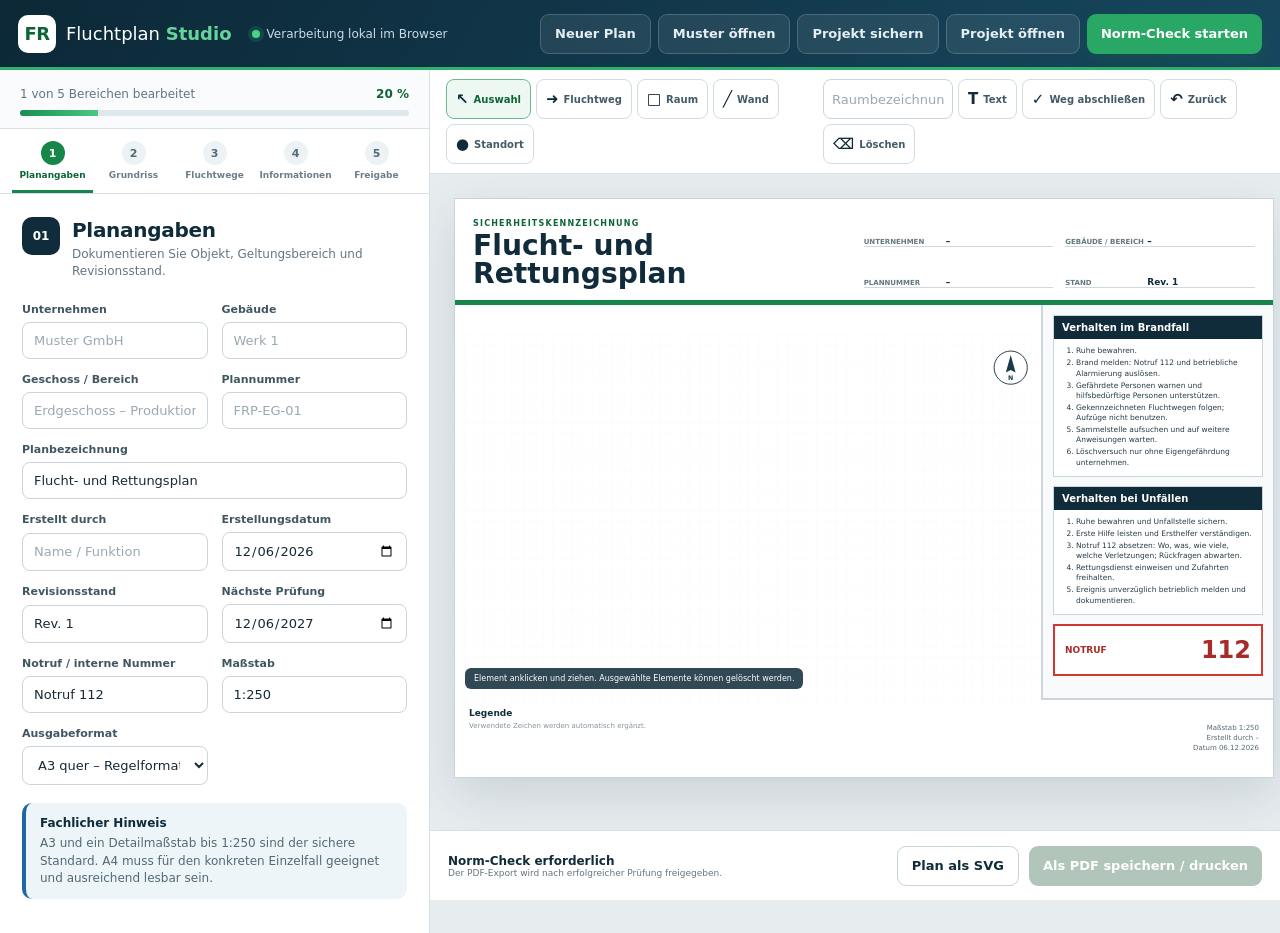
==== commit 24f95b2c: "Refine route arrows and emergency contact layout" ====
--- a/public/index.html
+++ b/public/index.html
@@ -162,7 +162,7 @@
               <svg id="planCanvas" viewBox="0 0 1200 760" xmlns="http://www.w3.org/2000/svg" role="img" aria-label="Bearbeitbarer Flucht- und Rettungsplan">
                 <defs>
                   <pattern id="minorGrid" width="20" height="20" patternUnits="userSpaceOnUse"><path d="M20 0H0V20" fill="none" stroke="#dbe3e9" stroke-width="0.8"/></pattern>
-                  <marker id="routeArrow" markerWidth="10" markerHeight="10" refX="8" refY="5" orient="auto" markerUnits="strokeWidth"><path d="M0 0L10 5L0 10Z" fill="#18864b"/></marker>
+                  <marker id="routeArrow" markerWidth="24" markerHeight="24" refX="21" refY="12" orient="auto" markerUnits="userSpaceOnUse"><path d="M0 0L24 12L0 24Z" fill="#126f3d"/></marker>
                   <filter id="softShadow" x="-20%" y="-20%" width="140%" height="140%"><feDropShadow dx="0" dy="2" stdDeviation="2" flood-opacity=".22"/></filter>
                 </defs>
                 <rect width="1200" height="760" fill="#fff"/>
@@ -179,7 +179,7 @@
             <aside class="instruction-column">
               <section><h2>Verhalten im Brandfall</h2><ol id="firePreview"></ol></section>
               <section><h2>Verhalten bei Unfällen</h2><ol id="accidentPreview"></ol></section>
-              <div class="emergency-card"><span>Notruf</span><b id="emergencyPreview">112</b></div>
+              <div class="emergency-card"><span>Notruf</span><b id="emergencyPreview">112</b><small id="additionalEmergencyPreview"></small></div>
             </aside>
           </div>
           <footer class="plan-footer">
--- a/public/style.css
+++ b/public/style.css
@@ -205,9 +205,11 @@
 .instruction-column h2 { margin: 0; padding: 6px 8px; color: #fff; background: var(--navy); font-size: 10px; }
 .instruction-column ol { margin: 7px 7px 8px 22px; padding: 0; font-size: 7.5px; line-height: 1.35; color: #263c47; }
 .instruction-column li { margin: 2px 0; }
-.emergency-card { min-height: 48px; display: flex; align-items: center; justify-content: space-between; padding: 7px 10px; border: 2px solid #cf3731; color: #a72b27; background: #fff; }
+.emergency-card { min-height: 52px; display: grid; grid-template-columns: auto 1fr; align-items: center; column-gap: 12px; padding: 7px 10px; border: 2px solid #cf3731; color: #a72b27; background: #fff; }
 .emergency-card span { font-size: 9px; font-weight: 900; text-transform: uppercase; }
-.emergency-card b { font-size: 21px; }
+.emergency-card b { font-size: 24px; text-align: right; line-height: 1; }
+.emergency-card small { grid-column: 1 / -1; padding-top: 4px; border-top: 1px solid #efc1bf; font-size: 7px; font-weight: 800; text-align: right; }
+.emergency-card small:empty { display: none; }
 .plan-footer { min-height: 79px; padding: 8px 14px; display: grid; grid-template-columns: 1fr auto; gap: 12px; border-top: 2px solid #ccd7dc; }
 .plan-footer h2 { margin: 0 0 4px; font-size: 9px; color: var(--navy); }
 #legendPreview { display: flex; align-items: center; gap: 7px; flex-wrap: wrap; }
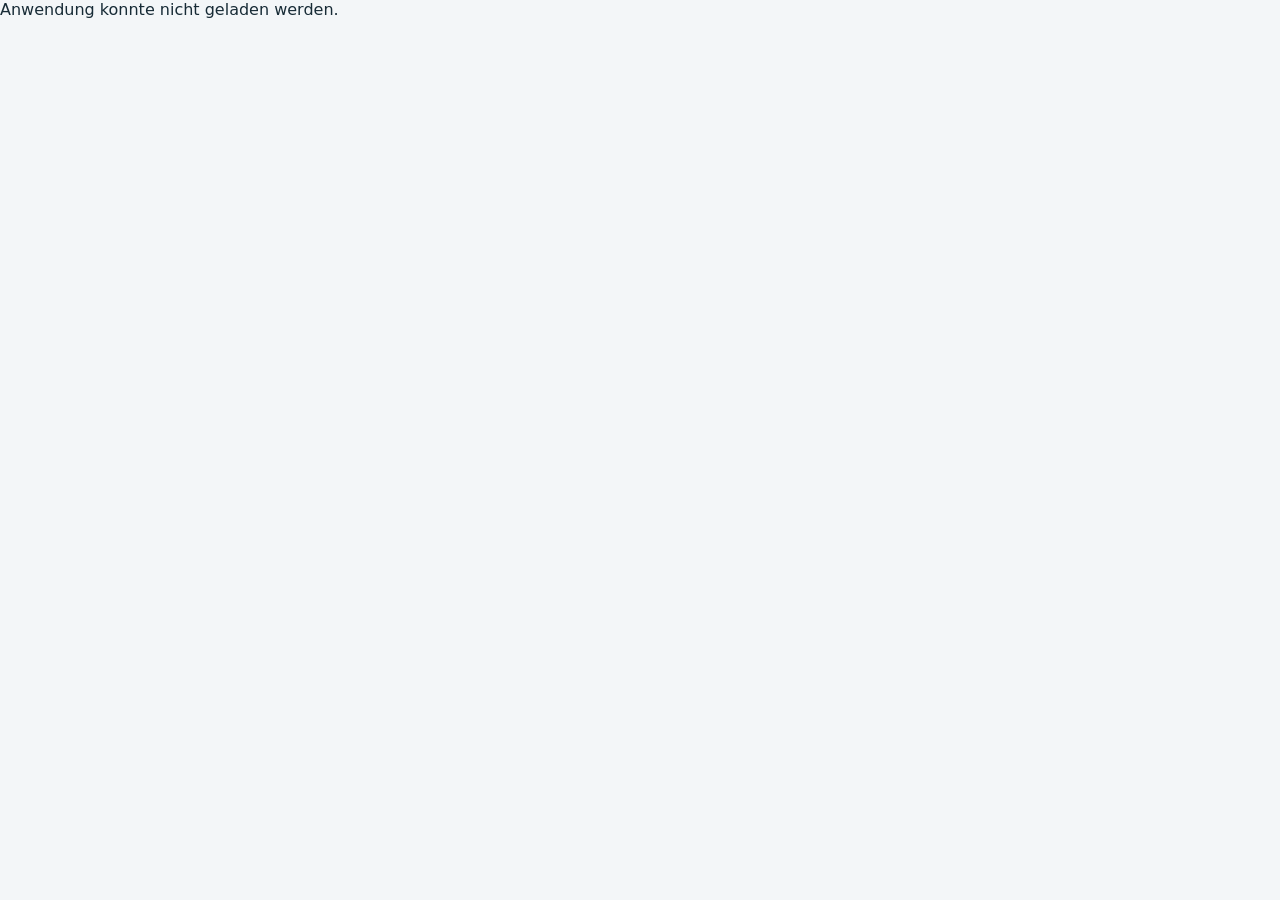
==== commit 8b48cd88: "Make EHS interface phone friendly" ====
--- a/public/index.html
+++ b/public/index.html
@@ -6,6 +6,7 @@
   <meta name="description" content="Regelbasierter Editor für Flucht- und Rettungspläne nach ArbStättV, ASR A2.3, ASR A1.3 und DIN ISO 23601.">
   <title>Fluchtplan Studio – Flucht- und Rettungspläne erstellen</title>
   <link rel="stylesheet" href="style.css?v=20260803">
+  <link rel="stylesheet" href="./ehs-mobile.css">
 </head>
 <body>
   <header class="app-header">
@@ -209,5 +210,11 @@
 
   <script src="rules.js?v=20260803"></script>
   <script src="app.js?v=20260803"></script>
+
+<div class="defidev-legal-mobile" data-defidev-mobile-legal="1">
+  <a href="https://umitdrmz22-svg.github.io/defidev-legal/privacy-ehs.html" target="_blank" rel="noopener">Datenschutz</a>
+  <a href="https://umitdrmz22-svg.github.io/defidev-legal/impressum.html" target="_blank" rel="noopener">Impressum</a>
+  <a href="https://umitdrmz22-svg.github.io/defidev-legal/support.html" target="_blank" rel="noopener">Support</a>
+</div>
 </body>
 </html>
--- a/public/ehs-mobile.css
+++ b/public/ehs-mobile.css
@@ -0,0 +1,27 @@
+/* DefiDev EHS mobile baseline — generated 2026-08-16 */
+html { -webkit-text-size-adjust: 100%; text-size-adjust: 100%; }
+img, svg, video, canvas { max-width: 100%; }
+button, input, select, textarea { font: inherit; }
+@media (max-width: 900px) {
+  html, body { max-width: 100%; overflow-x: hidden; }
+  body { margin: 0; }
+  main, .main, .content, .container, .app, .app-shell, .workspace { max-width: 100% !important; min-width: 0 !important; }
+  .grid, .layout, .workspace, .app-grid, .main-grid, .dashboard-grid, .form-grid, .columns, .content-grid, .split, .two-col, .two-column { grid-template-columns: minmax(0, 1fr) !important; }
+  .row, .toolbar, .actions, .button-row, .topbar, .header-actions { flex-wrap: wrap !important; }
+  aside, .sidebar, .side-panel, .nav-panel { position: static !important; width: 100% !important; max-width: none !important; min-width: 0 !important; }
+  button, [role="button"], input, select { min-height: 44px; }
+  input, select, textarea { max-width: 100%; box-sizing: border-box; font-size: 16px; }
+  table { display: block; max-width: 100%; overflow-x: auto; -webkit-overflow-scrolling: touch; }
+  pre, code { max-width: 100%; overflow-wrap: anywhere; }
+  dialog, .modal, .modal-content, .dialog, .panel, .drawer { max-width: calc(100vw - 24px) !important; max-height: calc(100dvh - 24px) !important; overflow: auto !important; box-sizing: border-box; }
+  .defidev-legal-mobile { padding: 12px 16px calc(12px + env(safe-area-inset-bottom)); text-align: center; font-size: 12px; line-height: 1.5; }
+  .defidev-legal-mobile a { margin: 0 8px; }
+}
+@media (max-width: 560px) {
+  body { font-size: 15px; }
+  h1 { font-size: clamp(1.45rem, 7vw, 2rem); }
+  h2 { font-size: clamp(1.2rem, 6vw, 1.55rem); }
+  .card, .panel, section, article { max-width: 100%; box-sizing: border-box; }
+  .toolbar > *, .actions > *, .button-row > * { max-width: 100%; }
+}
+@media print { .defidev-legal-mobile { display: none !important; } }
